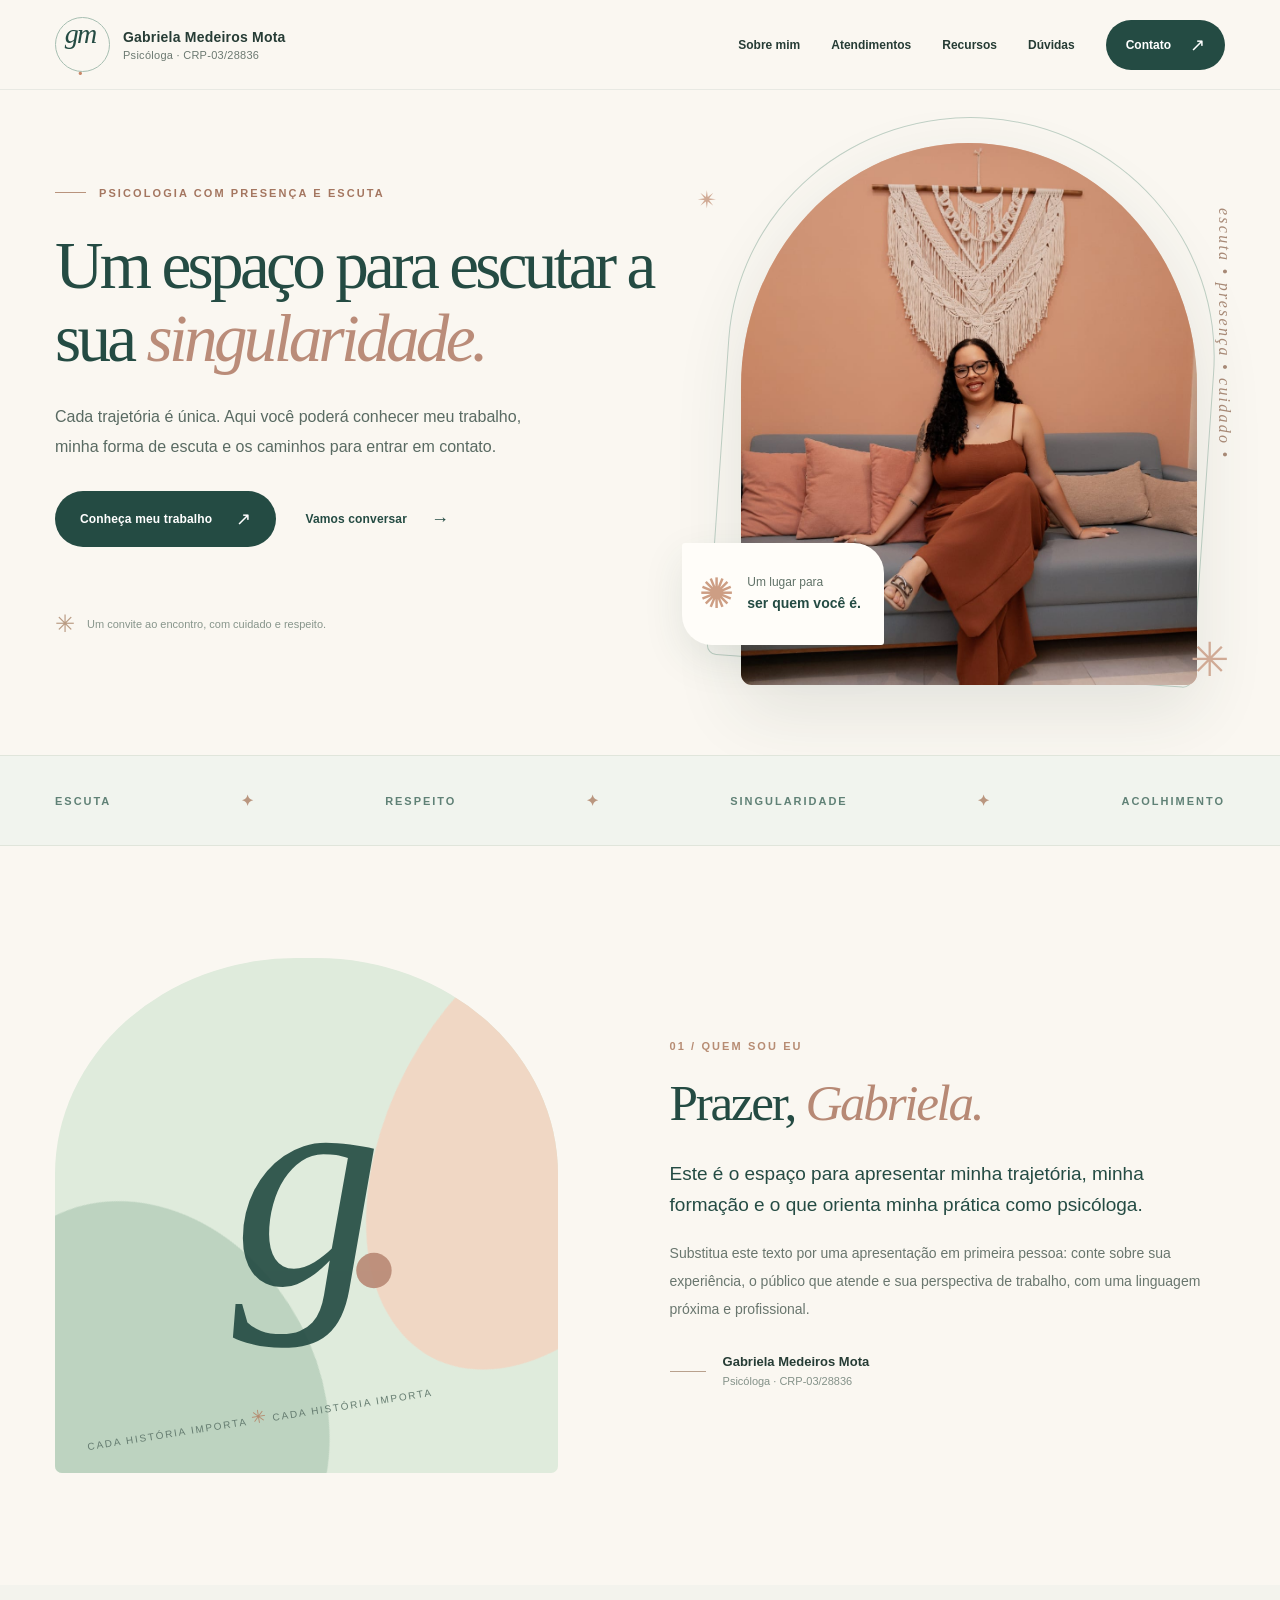
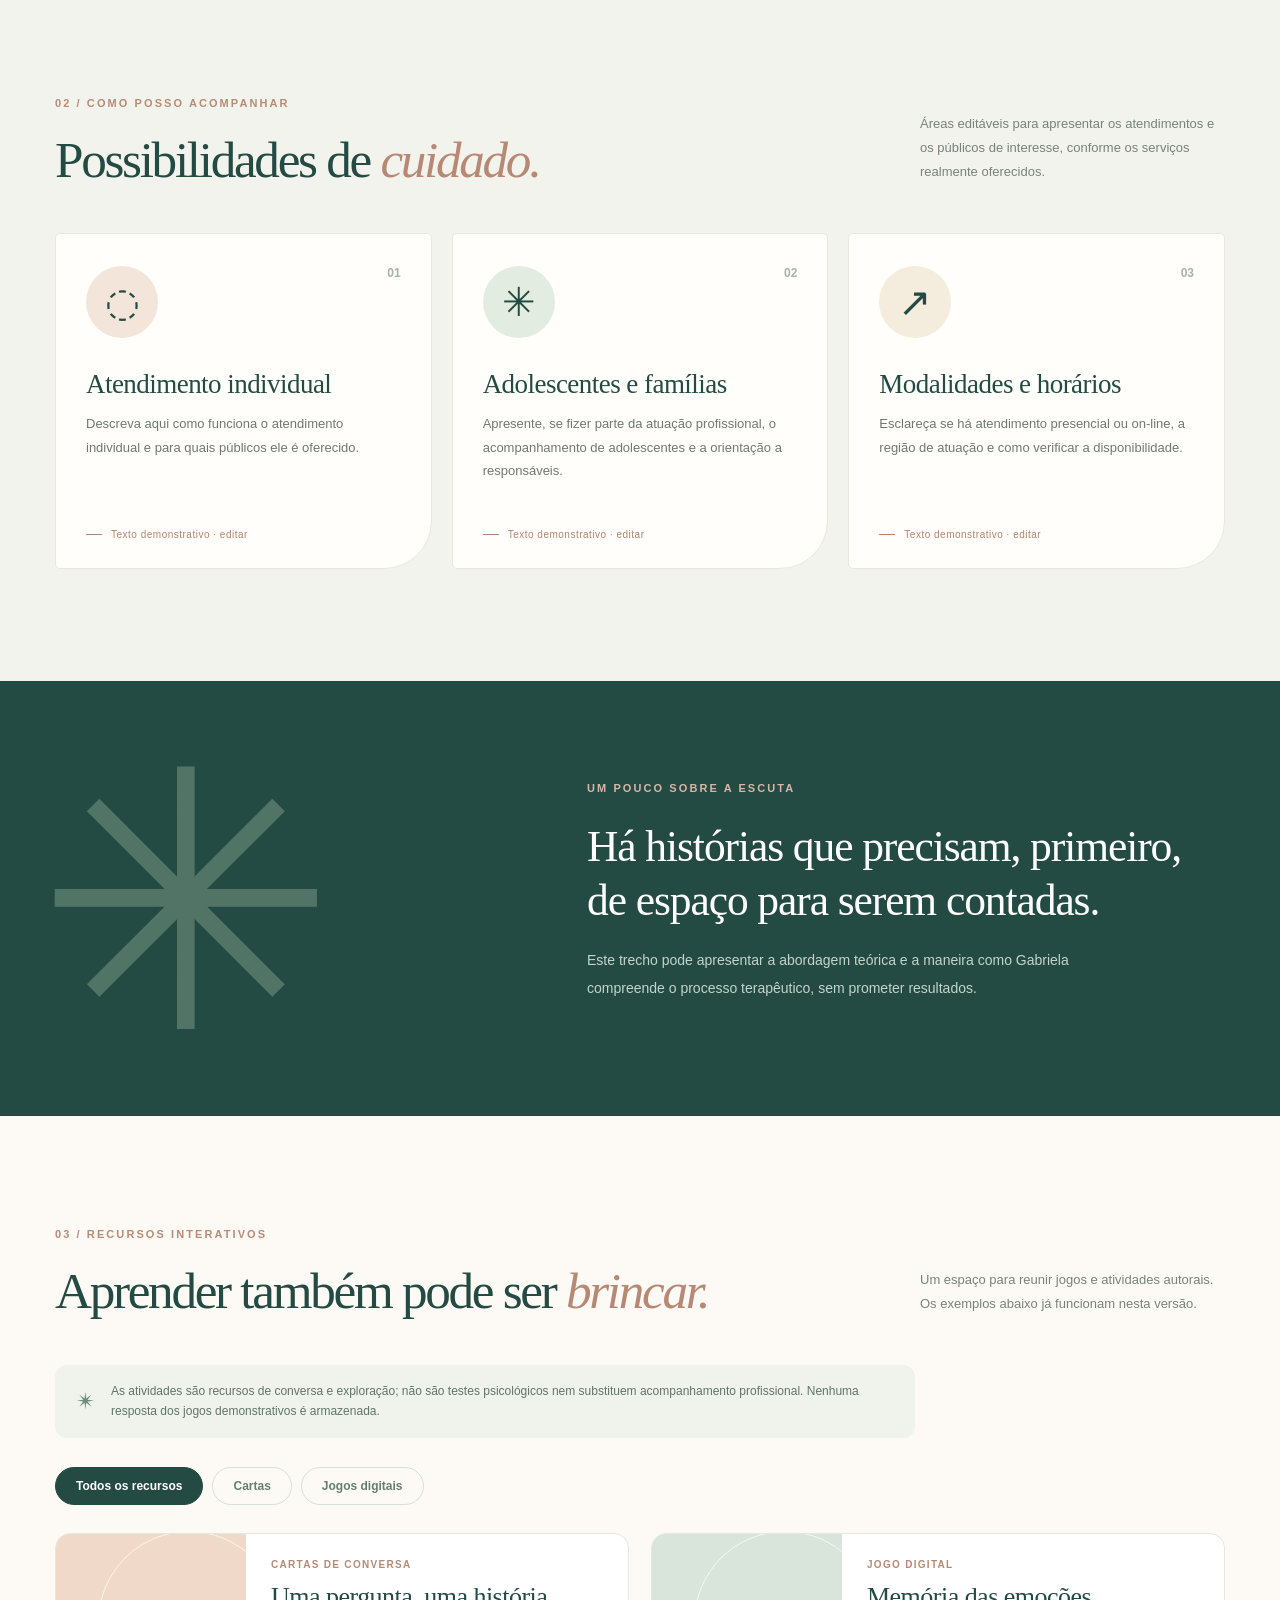
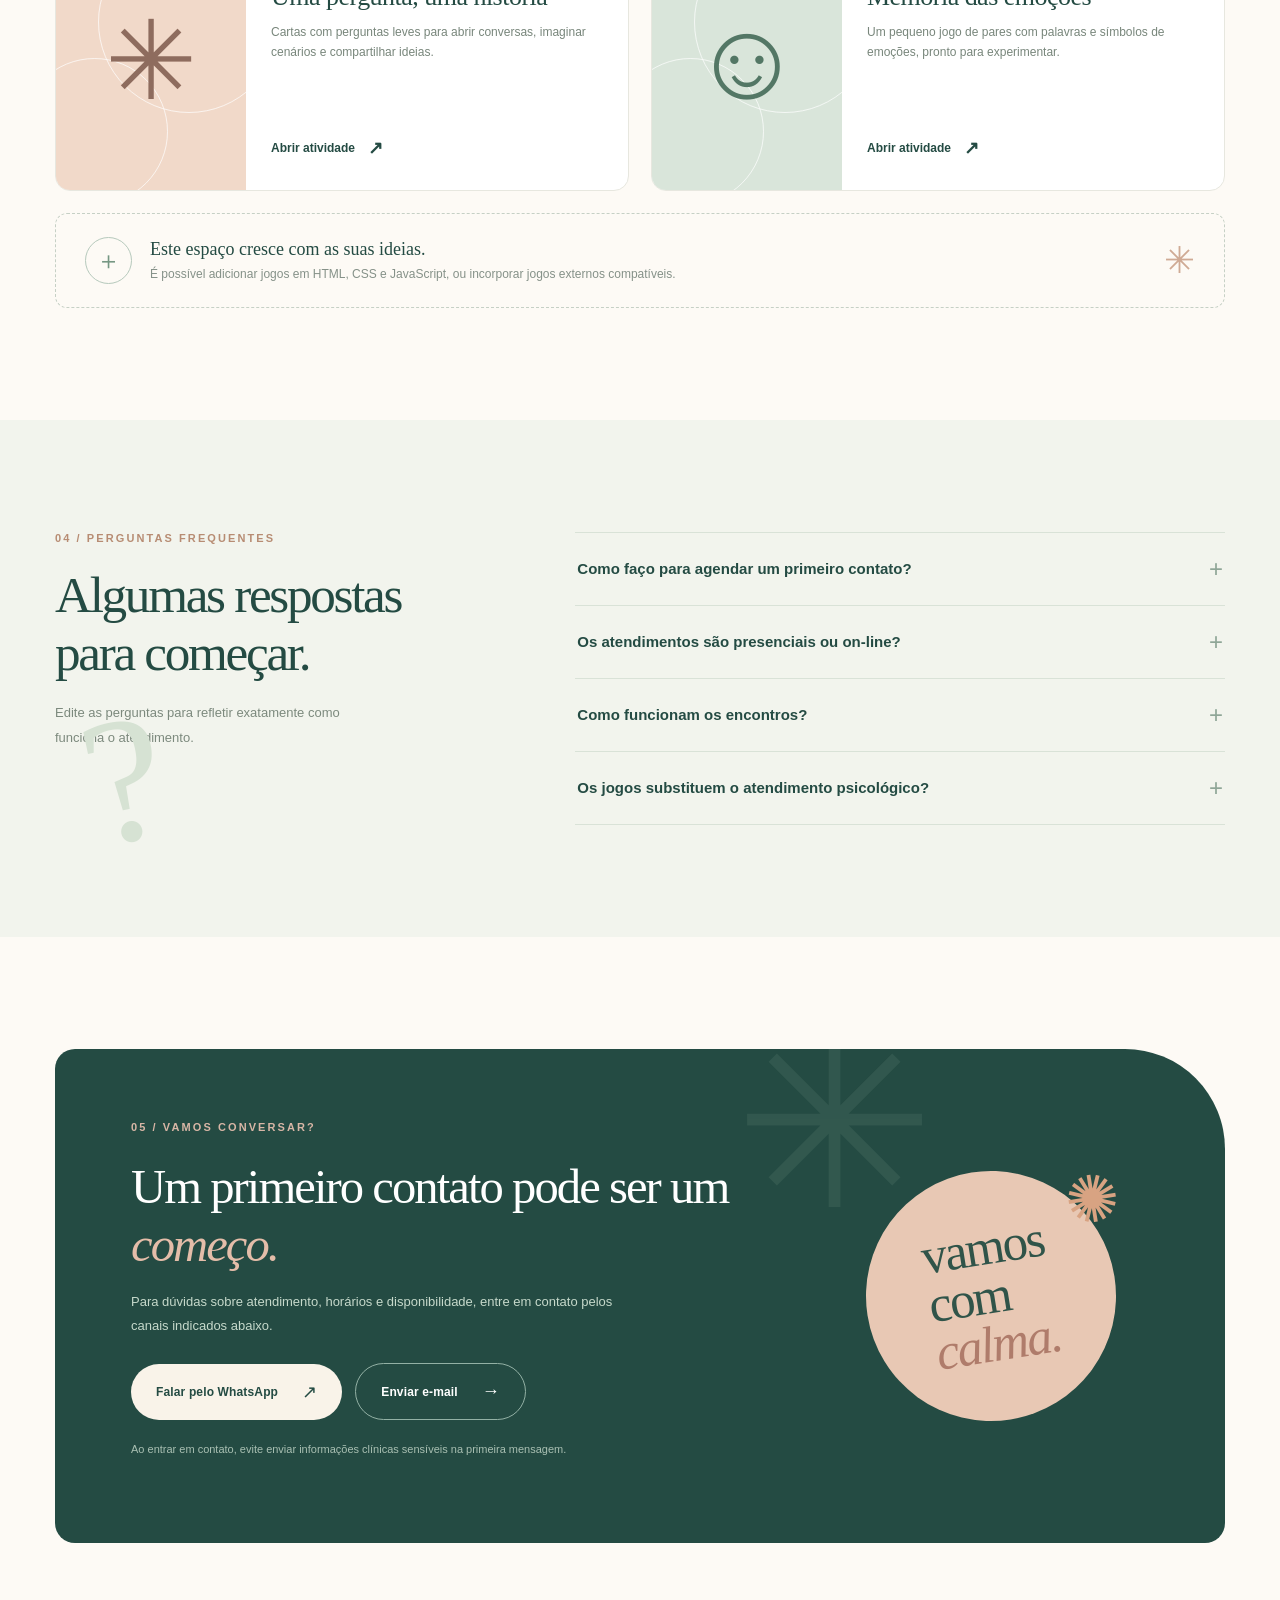
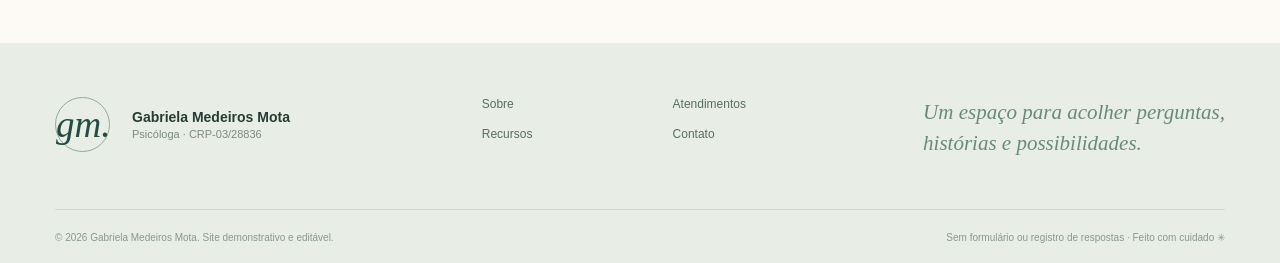
==== index.html @ 3de4ef23 "first commit" ====
<!DOCTYPE html>
<html lang="pt-BR">
<head>
  <meta charset="UTF-8">
  <meta name="viewport" content="width=device-width, initial-scale=1">
  <meta name="theme-color" content="#244b43">
  <meta name="description" content="Conheça o espaço profissional da psicóloga Gabriela Medeiros Mota. Informações sobre atendimento, trajetória e recursos interativos.">
  <title>Gabriela Medeiros Mota | Psicóloga</title>
  <link rel="icon" href="assets/favicon.svg" type="image/svg+xml">
  <link rel="stylesheet" href="assets/styles.css">

  <script src="js/config.js" defer></script>
  <script src="js/games.js" defer></script>
  <script src="js/main.js" defer></script>
</head>
<body>
  <a href="#conteudo" class="skip-link">Pular para o conteúdo</a>
  <div class="demo-banner" id="demo-banner">
    <span class="demo-dot" aria-hidden="true"></span>
    Site demonstrativo · Complete as informações e o CRP antes de publicar
  </div>
  <header class="site-header" id="inicio">
    <div class="container header-inner">
      <a class="brand" href="#inicio" aria-label="Página inicial — Gabriela Medeiros Mota">
        <span class="brand-mark" aria-hidden="true">gm<span class="brand-period">.</span></span>
        <span class="brand-label"><strong data-bind="nome">Gabriela Medeiros Mota</strong><small>Psicóloga <span data-bind="crp">· CRP a preencher</span></small></span>
      </a>
      <button class="menu-toggle" id="menu-toggle" type="button" aria-controls="primary-nav" aria-expanded="false" aria-label="Abrir menu">
        <span></span><span></span><span></span>
      </button>
      <nav class="primary-nav" id="primary-nav" aria-label="Navegação principal">
        <a href="#sobre">Sobre mim</a>
        <a href="#atendimentos">Atendimentos</a>
        <a href="#recursos">Recursos</a>
        <a href="#perguntas">Dúvidas</a>
        <a class="nav-contact" href="#contato">Contato <span aria-hidden="true">↗</span></a>
      </nav>
    </div>
  </header>
  <main id="conteudo">
    <section class="hero section-shell" aria-labelledby="hero-heading">
      <div class="container hero-layout">
        <div class="hero-copy">
          <div class="eyebrow"><span class="eyebrow-line"></span> Psicologia com presença e escuta</div>
          <h1 id="hero-heading" data-bind="heroTitle">Um espaço para escutar a sua <em>singularidade.</em></h1>
          <p class="hero-lead" data-bind="heroDescription">Cada trajetória é única. Aqui você poderá conhecer meu trabalho, minha forma de escuta e os caminhos para entrar em contato.</p>
          <div class="hero-buttons">
            <a class="button button-primary" href="#sobre">Conheça meu trabalho <span aria-hidden="true">↗</span></a>
            <a class="button button-quiet" href="#contato">Vamos conversar <span aria-hidden="true">→</span></a>
          </div>
          <div class="hero-caption"><span class="star-flower" aria-hidden="true">✳</span><span data-bind="heroNote">Um convite ao encontro, com cuidado e respeito.</span></div>
        </div>
        <div class="hero-art">
          <div class="hero-arch">
            <img id="profile-photo" data-profile-photo src="assets/foto-exemplo.svg" alt="Imagem ilustrativa de perfil. Substitua por uma fotografia autorizada de Gabriela." width="700" height="860">
          </div>
          <div class="orbit-text" aria-hidden="true">escuta • presença • cuidado •</div>
          <div class="photo-tag"><span class="tag-sun" aria-hidden="true">✺</span><span>Um lugar para<br><strong>ser quem você é.</strong></span></div>
          <div class="hero-sparkle sparkle-one" aria-hidden="true">✳</div>
          <div class="hero-sparkle sparkle-two" aria-hidden="true">✴</div>
        </div>
      </div>
    </section>

    <div class="values-strip" aria-label="Valores deste espaço">
      <div class="container values-row"><span>ESCUTA</span><i aria-hidden="true">✦</i><span>RESPEITO</span><i aria-hidden="true">✦</i><span>SINGULARIDADE</span><i aria-hidden="true">✦</i><span>ACOLHIMENTO</span></div>
    </div>

    <section class="section about-section" id="sobre" aria-labelledby="about-heading">
      <div class="container about-grid">
        <div class="about-visual" aria-hidden="true">
          <div class="about-shape about-shape-one"></div>
          <div class="about-shape about-shape-two"></div>
          <div class="about-letter">g<span>.</span></div>
          <div class="about-stamp">CADA HISTÓRIA IMPORTA <span>✳</span> CADA HISTÓRIA IMPORTA</div>
        </div>
        <div class="section-copy">
          <p class="section-kicker">01 / Quem sou eu</p>
          <h2 id="about-heading">Prazer, <span class="serif-italic">Gabriela.</span></h2>
          <p class="section-intro" data-bind="aboutLead">Este é o espaço para apresentar minha trajetória, minha formação e o que orienta minha prática como psicóloga.</p>
          <p class="body-copy" data-bind="aboutBody">Substitua este texto por uma apresentação em primeira pessoa: conte sobre sua experiência, o público que atende e sua perspectiva de trabalho, com uma linguagem próxima e profissional.</p>
          <div class="signature"><span class="signature-line"></span><span><span data-bind="nome">Gabriela Medeiros Mota</span><br><small>Psicóloga <span data-bind="crp">· CRP a preencher</span></small></span></div>
        </div>
      </div>
    </section>

    <section class="section services-section" id="atendimentos" aria-labelledby="services-heading">
      <div class="container">
        <div class="section-heading-row">
          <div><p class="section-kicker">02 / Como posso acompanhar</p><h2 id="services-heading">Possibilidades de <span class="serif-italic">cuidado.</span></h2></div>
          <p class="section-side-text">Áreas editáveis para apresentar os atendimentos e os públicos de interesse, conforme os serviços realmente oferecidos.</p>
        </div>
        <div class="service-grid" id="service-grid" aria-live="polite"></div>
        <p class="editable-hint" id="services-hint">✳ Os cartões são exemplos. Personalize os serviços antes de divulgar.</p>
      </div>
    </section>

    <section class="philosophy-section" aria-labelledby="philosophy-heading">
      <div class="container philosophy-layout">
        <div class="philosophy-bloom" aria-hidden="true"><span>✳</span></div>
        <div class="philosophy-copy"><p class="light-kicker">UM POUCO SOBRE A ESCUTA</p>
          <h2 id="philosophy-heading" data-bind="philosophyTitle">Há histórias que precisam, primeiro, de espaço para serem contadas.</h2>
          <p data-bind="philosophyBody">Este trecho pode apresentar a abordagem teórica e a maneira como Gabriela compreende o processo terapêutico, sem prometer resultados.</p>
        </div>
      </div>
    </section>

    <section class="section resources-section" id="recursos" aria-labelledby="resources-heading">
      <div class="container">
        <div class="section-heading-row">
          <div><p class="section-kicker">03 / Recursos interativos</p><h2 id="resources-heading">Aprender também pode ser <span class="serif-italic">brincar.</span></h2></div>
          <p class="section-side-text">Um espaço para reunir jogos e atividades autorais. Os exemplos abaixo já funcionam nesta versão.</p>
        </div>
        <div class="resource-intro"><div class="resource-intro-icon" aria-hidden="true">✴</div><p>As atividades são recursos de conversa e exploração; não são testes psicológicos nem substituem acompanhamento profissional. Nenhuma resposta dos jogos demonstrativos é armazenada.</p></div>
        <div class="filter-bar" role="group" aria-label="Filtrar recursos">
          <button class="filter-chip active" type="button" data-filter="todos" aria-pressed="true">Todos os recursos</button>
          <button class="filter-chip" type="button" data-filter="cartas" aria-pressed="false">Cartas</button>
          <button class="filter-chip" type="button" data-filter="jogo" aria-pressed="false">Jogos digitais</button>
        </div>
        <div class="game-grid" id="game-grid" aria-live="polite"></div>
        <div class="more-resources"><span class="more-icon" aria-hidden="true">＋</span><div><strong>Este espaço cresce com as suas ideias.</strong><p>É possível adicionar jogos em HTML, CSS e JavaScript, ou incorporar jogos externos compatíveis.</p></div><span class="more-trail" aria-hidden="true">✳</span></div>
      </div>
    </section>

    <section class="section faq-section" id="perguntas" aria-labelledby="faq-heading">
      <div class="container faq-grid"><div class="faq-intro"><p class="section-kicker">04 / Perguntas frequentes</p><h2 id="faq-heading">Algumas respostas para começar.</h2><p>Edite as perguntas para refletir exatamente como funciona o atendimento.</p><div class="faq-decoration" aria-hidden="true">?</div></div><div class="faq-list" id="faq-list"></div></div>
    </section>

    <section class="section contact-section" id="contato" aria-labelledby="contact-heading">
      <div class="container contact-panel">
        <div class="contact-decoration" aria-hidden="true">✳</div>
        <div class="contact-content"><p class="light-kicker">05 / Vamos conversar?</p><h2 id="contact-heading">Um primeiro contato pode ser um <em>começo.</em></h2><p data-bind="contactDescription">Para dúvidas sobre atendimento, horários e disponibilidade, entre em contato pelos canais indicados abaixo.</p><div class="contact-actions"><button type="button" class="button button-cream" data-contact="whatsapp">Falar pelo WhatsApp <span aria-hidden="true">↗</span></button><button type="button" class="button button-outline" data-contact="email">Enviar e-mail <span aria-hidden="true">→</span></button></div><p class="contact-small" id="contact-status">Os canais de contato estarão disponíveis após a configuração dos dados.</p></div>
        <div class="contact-visual" aria-hidden="true"><span>vamos<br>com<br><em>calma.</em></span><div class="contact-visual-sun">✺</div></div>
      </div>
    </section>
  </main>
  <footer class="site-footer"><div class="container footer-top"><div class="footer-brand"><a href="#inicio" class="footer-logo">gm.</a><strong data-bind="nome">Gabriela Medeiros Mota</strong><span>Psicóloga <span data-bind="crp">· CRP a preencher</span></span></div><div class="footer-links"><a href="#sobre">Sobre</a><a href="#atendimentos">Atendimentos</a><a href="#recursos">Recursos</a><a href="#contato">Contato</a></div><div class="footer-caption">Um espaço para acolher perguntas,<br>histórias e possibilidades.</div></div><div class="container footer-bottom"><span>© <span id="current-year"></span> Gabriela Medeiros Mota. Site demonstrativo e editável.</span><span>Sem formulário ou registro de respostas · Feito com cuidado <span aria-hidden="true">✳</span></span></div></footer>

  <dialog class="game-dialog" id="game-dialog" aria-labelledby="dialog-title">
    <div class="dialog-shell"><div class="dialog-head"><div><p class="dialog-eyebrow">RECURSO INTERATIVO</p><h2 id="dialog-title">Atividade</h2></div><button type="button" class="dialog-close" id="close-dialog" aria-label="Fechar atividade">×</button></div><div id="dialog-content" class="dialog-content"></div><p class="dialog-note">Atividade demonstrativa. Não registra respostas e não substitui acompanhamento profissional.</p></div>
  </dialog>
  <div id="toast" role="status" aria-live="polite" class="toast" hidden></div>
</body>
</html>
---- assets/styles.css ----
/* =========================================================
  GABRIELA MEDEIROS MOTA — identidade visual e layout
  Variáveis globais permitem alterar a paleta sem mexer
  em cada componente. Sem bibliotecas ou fontes externas.
========================================================= */
:root {
  --green: #244b43; --green-deep: #1b3b35; --green-pale: #dce5db;
  --cream: #faf7f1; --paper: #fffdf9; --peach: #e7bca6; --peach-light: #f1d9c9;
  --clay: #aa7869; --ink: #263c35; --muted: #6c7971; --line: #dfe3da;
  --radius: 22px; --container: 1170px;
  --font-sans: 'Avenir Next', Avenir, 'Segoe UI', sans-serif;
  --font-serif: 'Iowan Old Style', 'Baskerville', 'Palatino Linotype', Georgia, serif;
}
* {box-sizing:border-box}
html { scroll-behavior:smooth; scroll-padding-top:96px }
body { margin:0; font-family:var(--font-sans); background:var(--cream); color:var(--ink); -webkit-font-smoothing:antialiased }
body.modal-open { overflow:hidden }
button, input {font:inherit} button {cursor:pointer} a {color:inherit;text-decoration:none}
img {max-width:100%; display:block} h1,h2,h3,p {margin-top:0}
::selection {background:var(--peach);color:var(--green-deep)}
:focus-visible {outline:3px solid #c27a5d;outline-offset:4px}
.container {width:min(calc(100% - 72px), var(--container)); margin-inline:auto}
.section {padding:112px 0}
.skip-link {position:absolute;left:20px;top:-80px;z-index:300;padding:12px 20px;background:#fff;color:var(--ink);border-radius:8px}
.skip-link:focus {top:15px}
.demo-banner {background:#f2e9dc;text-align:center;font-size:11px;letter-spacing:.04em;padding:8px 12px;color:#725c47;border-bottom:1px solid #e7dac9}
.demo-banner[hidden] {display:none}
.demo-dot {display:inline-block;height:7px;width:7px;border-radius:50%;background:#bd8867;margin-right:7px}
.site-header {position:sticky;top:0;z-index:90;background:rgba(250,247,241,.96);backdrop-filter:blur(18px);border-bottom:1px solid rgba(36,75,67,.08)}
.header-inner {height:89px;display:flex;align-items:center;justify-content:space-between;gap:24px}
.brand {display:flex;gap:13px;align-items:center;flex-shrink:0}
.brand-mark {display:grid;place-items:center;border:1px solid #a6beb1;color:var(--green);border-radius:50%;width:55px;height:55px;font:italic 28px var(--font-serif);letter-spacing:-.07em;padding-right:5px}
.brand-period {color:#c98767}
.brand-label {display:flex;flex-direction:column;gap:4px}
.brand-label strong {font-size:14px;font-weight:650;letter-spacing:.015em}
.brand-label small {font-size:11px;color:var(--muted);letter-spacing:.025em}
.primary-nav {display:flex;align-items:center;gap:31px}
.primary-nav a {font-size:12px;font-weight:600;transition:color .18s}
.primary-nav a:hover {color:#b57e67}
.primary-nav .nav-contact {background:var(--green);color:#fff;padding:14px 20px;border-radius:999px;display:flex;gap:19px;align-items:center}
.nav-contact span {font-size:18px;font-weight:400}
.primary-nav .nav-contact:hover {background:var(--green-deep);color:#fff}
.menu-toggle {display:none;background:none;border:0;width:42px;height:42px;padding:9px;flex-direction:column;justify-content:space-evenly;z-index:91}
.menu-toggle span {height:2px;width:100%;background:var(--green);border-radius:5px}
/* HERO */
.hero {overflow:hidden}
.hero-layout {min-height:665px;display:grid;grid-template-columns:1.09fr .91fr;align-items:center;gap:54px;padding-top:35px;padding-bottom:65px}
.hero-copy {padding:35px 0 25px;position:relative;z-index:2}
.eyebrow,.section-kicker,.light-kicker {font-size:11px;letter-spacing:.19em;font-weight:700;text-transform:uppercase}
.eyebrow {display:flex;align-items:center;gap:13px;color:#a47660;margin-bottom:30px}
.eyebrow-line {width:31px;height:1px;background:#b8937d}
.hero h1 {font:normal clamp(52px,5.25vw,79px)/1.09 var(--font-serif);letter-spacing:-.055em;max-width:630px;margin-bottom:27px;color:var(--green)}
.hero h1 em {color:#ba8c79;font-weight:400}
.hero-lead {font-size:16px;line-height:1.85;color:#596a62;max-width:490px;margin-bottom:30px}
.hero-buttons,.contact-actions {display:flex;gap:13px;align-items:center;flex-wrap:wrap}
.button {border:0;display:inline-flex;align-items:center;justify-content:center;gap:24px;border-radius:999px;padding:17px 25px;font-size:12px;font-weight:750;letter-spacing:.012em;transition:transform .2s,background .2s,color .2s}
.button:hover {transform:translateY(-2px)}
.button span {font-size:18px;font-weight:400}
.button-primary {background:var(--green);color:#fff}
.button-primary:hover {background:var(--green-deep)}
.button-quiet {color:var(--green);padding-inline:16px}
.button-quiet:hover {color:#bd846b}
.hero-caption {font-size:11px;color:#87958b;display:flex;align-items:center;gap:12px;margin-top:63px}
.star-flower {font-size:24px;color:#b99b83}
.hero-art {height:560px;position:relative;isolation:isolate}
.hero-arch {position:absolute;inset:15px 28px 3px 24px;border-radius:50% 50% 11px 11px / 45% 45% 11px 11px;overflow:hidden;background:#e5c3b0;box-shadow:0 25px 70px rgba(37,64,51,.11)}
.hero-arch img {width:100%;height:100%;object-fit:cover;object-position:center 25%}
.hero-art:after {content:'';position:absolute;inset:-11px 13px 16px 8px;border:1px solid #c1d1c6;border-radius:50% 50% 10px 10px / 43% 43% 10px 10px;z-index:-1;transform:rotate(4deg)}
.orbit-text {position:absolute;right:-8px;top:80px;font:italic 16px var(--font-serif);writing-mode:vertical-rl;letter-spacing:.14em;color:#a78976}
.photo-tag {position:absolute;left:-35px;bottom:43px;padding:17px 23px 17px 17px;background:var(--paper);box-shadow:0 15px 40px rgba(36,75,67,.1);display:flex;align-items:center;gap:13px;border-radius:3px 30px 3px 30px;color:#617268;font-size:12px;line-height:1.6}
.photo-tag strong {color:var(--green);font-size:14px}
.tag-sun {font-size:42px;color:#cd9e84}
.hero-sparkle {position:absolute;color:#d0aa95;z-index:1}.sparkle-one {right:-4px;bottom:1px;font-size:47px}.sparkle-two {left:-20px;top:58px;font-size:24px}
/* VALUES */
.values-strip {border-block:1px solid #e0e5db;background:#f1f4ee;overflow:hidden}
.values-row {min-height:89px;display:flex;align-items:center;justify-content:space-between;gap:25px;font-weight:700;letter-spacing:.18em;font-size:11px;color:#608176}
.values-row i {font-size:15px;color:#ba967f;font-style:normal}
/* ABOUT */
.about-grid {display:grid;grid-template-columns:.95fr 1.05fr;align-items:center;gap:112px}
.about-visual {height:515px;border-radius:48% 48% 7px 7px / 42% 42% 7px 7px;overflow:hidden;background:#dfebdc;position:relative}
.about-shape {position:absolute;border-radius:50%;filter:blur(.2px)}
.about-shape-one {width:340px;height:420px;left:-75px;bottom:-140px;background:#bdd3c0;transform:rotate(-28deg)}
.about-shape-two {width:315px;height:490px;right:-146px;top:-62px;background:#f0d7c4;transform:rotate(28deg)}
.about-letter {font:italic 300px/.9 var(--font-serif);position:absolute;inset:90px 0 auto;text-align:center;letter-spacing:-.13em;color:var(--green);opacity:.91}
.about-letter span {color:#b98975}
.about-stamp {position:absolute;font-size:10px;letter-spacing:.18em;transform:rotate(-9deg);bottom:45px;left:30px;color:#657c70}
.about-stamp span {font-size:18px;color:#b58b6f}
.section-kicker {color:#b78c73;margin-bottom:22px}
.section-copy h2,.section-heading-row h2,.faq-intro h2 {font:normal clamp(41px,4vw,57px)/1.14 var(--font-serif);letter-spacing:-.045em;color:var(--green);margin-bottom:25px}
.serif-italic {font-style:italic;color:#b78975;font-weight:400}
.section-intro {color:var(--green);font-size:19px;line-height:1.65;margin-bottom:18px}
.body-copy {font-size:14px;color:#69766e;line-height:2;margin-bottom:29px}
.signature {display:flex;align-items:center;gap:17px;font-size:13px;font-weight:700;line-height:1.5}
.signature-line {width:36px;height:1px;background:#b8a18d}
.signature small {font-size:11px;font-weight:400;color:#839188}
/* SERVICES */
.services-section {background:#f3f3ed}
.section-heading-row {display:flex;justify-content:space-between;align-items:end;gap:40px;margin-bottom:44px}
.section-heading-row h2 {margin:0;max-width:680px}
.section-side-text {font-size:13px;line-height:1.85;color:#76847a;max-width:305px;margin:0 0 5px}
.service-grid {display:grid;grid-template-columns:repeat(3,1fr);gap:20px}
.service-card {min-height:336px;border:1px solid #e7e9df;background:#fffefa;border-radius:5px 5px 48px 5px;padding:32px 30px 28px;display:flex;flex-direction:column;transition:transform .22s,box-shadow .22s}
.service-card:hover {transform:translateY(-5px);box-shadow:0 16px 35px rgba(50,71,53,.07)}
.service-top {display:flex;justify-content:space-between;align-items:flex-start}
.service-symbol {display:grid;place-items:center;width:72px;height:72px;background:#f4e5da;border-radius:50%;font:40px var(--font-serif);color:var(--green)}
.service-card:nth-child(2) .service-symbol {background:#e2ece1}.service-card:nth-child(3) .service-symbol {background:#f4eddd}
.service-number {color:#a8b3a9;font-size:12px;font-weight:700}
.service-card h3 {font:normal 27px/1.15 var(--font-serif);letter-spacing:-.02em;color:var(--green);margin:31px 0 12px}
.service-card p {font-size:13px;color:#6e7a70;line-height:1.8;flex:1}
.service-detail {font-size:10px;letter-spacing:.05em;color:#b18470;display:flex;align-items:center;gap:9px}
.service-detail:before {content:'';width:16px;height:1px;background:#b18470}
.editable-hint {font-size:11px;color:#89928b;margin:23px 0 0}
/* PHILOSOPHY */
.philosophy-section {background:var(--green);color:#fff;overflow:hidden}
.philosophy-layout {min-height:435px;display:grid;grid-template-columns:.42fr .58fr;gap:70px;align-items:center;position:relative}
.philosophy-bloom {font-family:var(--font-serif);font-size:360px;line-height:1;color:#acc3ac;opacity:.34;transform:translate(-20px,9px);user-select:none}
.philosophy-copy {padding:75px 0}
.light-kicker {color:#d8b6a6;margin-bottom:25px}
.philosophy-copy h2 {font:normal clamp(34px,3.4vw,48px)/1.25 var(--font-serif);letter-spacing:-.025em;margin-bottom:20px}
.philosophy-copy p:not(.light-kicker) {font-size:14px;line-height:1.95;max-width:545px;color:#c3d4ca}
/* RESOURCES */
.resources-section {background:#fdfaf5}
.resource-intro {max-width:860px;display:flex;align-items:center;gap:16px;background:#eff3eb;border-radius:12px;padding:16px 21px;margin:0 0 29px}
.resource-intro-icon {font-size:23px;color:#708e79}
.resource-intro p {margin:0;font-size:12px;color:#617568;line-height:1.7}
.filter-bar {display:flex;gap:9px;flex-wrap:wrap;margin-bottom:28px}
.filter-chip {border:1px solid #d7e1d5;background:transparent;border-radius:99px;color:#667e70;padding:11px 20px;font-size:12px;font-weight:700}
.filter-chip.active,.filter-chip:hover {background:var(--green);color:#fff;border-color:var(--green)}
.game-grid {display:grid;grid-template-columns:repeat(2,minmax(0,1fr));gap:22px}
.game-card {border:1px solid #e7e7df;background:#fff;border-radius:15px;overflow:hidden;display:grid;grid-template-columns:190px 1fr;min-height:258px;transition:box-shadow .2s,transform .2s}
.game-card:hover {box-shadow:0 15px 40px rgba(36,75,67,.09);transform:translateY(-3px)}
.game-illustration {display:grid;place-items:center;position:relative;overflow:hidden;background:#f1d9c9}
.game-card[data-tema=verde] .game-illustration {background:#d9e5da}
.game-illustration:before,.game-illustration:after {content:'';position:absolute;border:1px solid rgba(255,255,255,.7);width:180px;height:180px;border-radius:50%;transform:translate(38px,-40px)}
.game-illustration:after {width:145px;height:145px;transform:translate(-57px,70px)}
.game-glyph {font:normal 110px var(--font-serif);color:#8e6c5e;position:relative;z-index:1}
.game-card[data-tema=verde] .game-glyph {color:#537765}
.game-card-content {padding:25px 25px 22px;display:flex;flex-direction:column;align-items:flex-start}
.game-label {font-size:10px;font-weight:800;letter-spacing:.13em;color:#b58a76;margin-bottom:12px}
.game-card h3 {font:normal 26px/1.16 var(--font-serif);letter-spacing:-.02em;color:var(--green);margin-bottom:10px}
.game-card p {font-size:12px;line-height:1.7;color:#78867b;flex:1}
.game-action {background:none;border:0;padding:9px 0;color:var(--green);font-size:12px;font-weight:800;display:flex;align-items:center;gap:13px}
.game-action:hover {color:#b18470}
.game-action span {font-size:18px}
.more-resources {margin-top:22px;border:1px dashed #c6d0c5;padding:23px 29px;display:flex;align-items:center;gap:18px;border-radius:12px}
.more-icon {width:47px;height:47px;border-radius:50%;border:1px solid #b6c9bc;display:grid;place-items:center;font-size:25px;color:#769783}
.more-resources strong {font:normal 18px var(--font-serif);color:var(--green)}
.more-resources p {font-size:12px;color:#859188;margin:7px 0 0}
.more-trail {margin-left:auto;font-size:37px;color:#cfaa94}
/* FAQ */
.faq-section {background:#f2f4ed}
.faq-grid {display:grid;grid-template-columns:.78fr 1.22fr;gap:105px}
.faq-intro {position:relative}.faq-intro h2 {margin-bottom:19px}
.faq-intro p:not(.section-kicker) {font-size:13px;line-height:1.9;color:#7c897d;max-width:285px}
.faq-decoration {font:normal 180px/1 var(--font-serif);color:#d6e2d3;position:absolute;bottom:-45px;left:30px;transform:rotate(-12deg);z-index:0;pointer-events:none}
.faq-list {position:relative;z-index:1}
.faq-item {border-bottom:1px solid #d9e2d7;padding:7px 0}
.faq-item:first-child {border-top:1px solid #d9e2d7}
.faq-item summary {list-style:none;cursor:pointer;padding:20px 2px;display:flex;justify-content:space-between;gap:20px;font-size:15px;font-weight:680;color:var(--green)}
.faq-item summary::-webkit-details-marker {display:none}
.faq-item summary:after {content:'+';font-size:24px;font-weight:300;line-height:18px;color:#8fa697}
.faq-item[open] summary:after {content:'−'}
.faq-item p {font-size:13px;line-height:1.85;color:#718177;margin:0 36px 20px 2px}
/* CONTACT */
.contact-section {padding-bottom:100px;background:#fdfaf5}
.contact-panel {background:var(--green);border-radius:20px 100px 20px 20px;min-height:424px;display:grid;grid-template-columns:1.36fr .64fr;gap:30px;position:relative;overflow:hidden;padding:72px 76px;color:#fff}
.contact-decoration {position:absolute;right:290px;top:-65px;color:#4c7064;font-size:240px;opacity:.35;pointer-events:none}
.contact-content {position:relative;z-index:1}
.contact-content h2 {font:normal clamp(38px,3.8vw,55px)/1.2 var(--font-serif);max-width:670px;letter-spacing:-.04em;margin-bottom:16px}
.contact-content h2 em {color:#e4bda9;font-weight:400}
.contact-content p:not(.light-kicker) {font-size:13px;line-height:1.8;color:#c6d9cb;max-width:490px}
.contact-actions {margin-top:26px}
.button-cream {background:#f9f3e9;color:var(--green)}
.button-cream:hover {background:#fff}
.button-outline {background:transparent;border:1px solid #93b1a5;color:#fff}
.button-outline:hover {background:#356157}
.contact-small {font-size:11px!important;opacity:.82;margin-top:20px}
.contact-visual {align-self:center;justify-self:center;width:250px;height:250px;background:#e8c8b4;border-radius:50%;color:#305449;position:relative;display:grid;place-items:center;transform:rotate(-9deg)}
.contact-visual span {font:normal 51px/.95 var(--font-serif);letter-spacing:-.04em}
.contact-visual em {color:#af7c6b}
.contact-visual-sun {position:absolute;right:-17px;top:8px;font-size:65px;color:#d8a382}
/* FOOTER */
.site-footer {background:#e8eee5;padding:54px 0 20px}
.footer-top {display:grid;grid-template-columns:1.1fr 1fr 1fr;gap:40px;align-items:start;padding-bottom:49px}
.footer-brand {display:grid;grid-template-columns:64px auto;column-gap:13px;align-items:center}
.footer-logo {grid-row:span 2;font:italic 37px var(--font-serif);color:var(--green);width:55px;height:55px;border:1px solid #90aa9a;border-radius:50%;display:grid;place-items:center}
.footer-brand strong {font-size:14px;align-self:end}
.footer-brand span {font-size:11px;color:#7b8a7d;align-self:start;margin-top:3px}
.footer-links {display:grid;grid-template-columns:1fr 1fr;gap:16px 30px;font-size:12px;color:#566e61}
.footer-links a:hover {text-decoration:underline}
.footer-caption {font:italic 21px/1.5 var(--font-serif);color:#6b8a75;justify-self:end}
.footer-bottom {border-top:1px solid #cfdbce;padding-top:22px;display:flex;justify-content:space-between;gap:24px;color:#879a8b;font-size:10px}
/* DIALOG */
.game-dialog {position:fixed;inset:0;margin:auto;max-width:min(740px,calc(100vw - 28px));width:100%;max-height:min(90dvh,820px);padding:0;border:0;border-radius:19px;background:#fffdf9;color:var(--green);box-shadow:0 25px 100px #10282065;overflow:auto}
.game-dialog::backdrop {background:rgba(14,37,32,.7);backdrop-filter:blur(4px)}
.dialog-shell {padding:28px 32px 22px}
.dialog-head {display:flex;align-items:start;justify-content:space-between;gap:15px;border-bottom:1px solid #e6ece3;padding-bottom:17px}
.dialog-eyebrow {font-size:10px;letter-spacing:.15em;color:#ae8775;font-weight:700;margin-bottom:7px}
.dialog-head h2 {font:normal 31px var(--font-serif);margin:0}
.dialog-close {width:41px;height:41px;border:1px solid #d6e1d6;background:#f4f7f0;color:var(--green);border-radius:50%;font-size:27px;line-height:1}
.dialog-content {padding:28px 0 10px;min-height:260px}
.dialog-note {padding-top:17px;border-top:1px solid #e5e9e2;color:#929d94;font-size:11px;margin:10px 0 0;line-height:1.6}
.card-game {background:#edf1e9;border-radius:16px;padding:32px;text-align:center}
.card-game-category {font-size:10px;letter-spacing:.2em;color:#8c9e8a;font-weight:800;text-transform:uppercase}
.card-game-question {font:normal 32px/1.36 var(--font-serif);min-height:130px;display:grid;place-items:center;max-width:490px;margin:12px auto 22px;color:var(--green)}
.card-game-counter {font-size:11px;color:#84968b;margin-bottom:18px}
.card-game-buttons {display:flex;justify-content:center;gap:10px;flex-wrap:wrap}
.card-game-buttons button {background:var(--green);color:#fff;border:0;border-radius:30px;padding:13px 19px;font-size:12px;font-weight:700}
.card-game-buttons button.secondary {background:transparent;color:var(--green);border:1px solid #b9cabc}
.game-iframe {width:100%;height:440px;border:1px solid #e4e8e1;border-radius:13px;background:#f9f6f0}
.toast {position:fixed;bottom:25px;right:25px;z-index:110;background:#244b43;color:#fff;padding:15px 21px;border-radius:12px;box-shadow:0 15px 40px #112b2338;font-size:13px;max-width:min(360px,calc(100vw - 30px))}
.toast[hidden] {display:none}
/* RESPONSIVIDADE */
@media(max-width:1100px){.primary-nav{gap:17px}.hero-layout{gap:35px}.about-grid{gap:65px}.game-card{grid-template-columns:145px 1fr}.contact-panel{padding:65px 50px}}
@media(max-width:850px){.container{width:min(calc(100% - 42px),var(--container))}.section{padding:84px 0}.menu-toggle{display:flex}.primary-nav{display:none;position:absolute;top:100%;left:0;right:0;background:var(--cream);padding:20px 24px 28px;box-shadow:0 16px 25px #102b2115;flex-direction:column;align-items:stretch;gap:0}.primary-nav.is-open{display:flex}.primary-nav a{padding:16px 10px;font-size:14px}.primary-nav .nav-contact{justify-content:space-between;margin-top:10px}.hero-layout{grid-template-columns:1fr .84fr;gap:15px;min-height:540px}.hero h1{font-size:clamp(43px,6vw,61px)}.hero-art{height:455px}.hero-arch{inset:27px 15px 8px 10px}.photo-tag{left:-19px;bottom:35px;padding:13px;font-size:10px}.hero-caption{margin-top:32px}.about-grid{gap:35px}.about-visual{height:390px}.about-letter{font-size:230px}.service-grid{gap:12px}.service-card{padding:25px 20px;min-height:345px}.service-card h3{font-size:24px}.game-grid{grid-template-columns:1fr}.game-card{grid-template-columns:220px 1fr}.faq-grid{gap:45px}.contact-panel{grid-template-columns:1fr .36fr;padding:55px 40px}.contact-visual{width:160px;height:160px}.contact-visual span{font-size:36px}.contact-visual-sun{font-size:38px}}
@media(max-width:620px){html{scroll-padding-top:72px}.container{width:calc(100% - 36px)}.header-inner{height:74px}.brand-mark{width:44px;height:44px;font-size:24px}.brand-label strong{font-size:12px}.brand-label small{font-size:10px}.section{padding:72px 0}.hero-layout{display:flex;flex-direction:column;align-items:stretch;padding-top:31px;padding-bottom:54px}.hero-copy{padding:20px 0 0}.hero h1{font-size:clamp(48px,12.1vw,68px);max-width:540px}.hero-lead{font-size:14px;line-height:1.8}.hero-buttons{gap:4px}.button{padding:15px 20px}.hero-caption{margin-top:25px}.hero-art{width:min(100%,460px);height:420px;align-self:center;margin-top:15px}.hero-arch{inset:10px 30px 0 25px}.photo-tag{left:0;bottom:23px}.orbit-text{right:4px;top:66px}.values-row{min-height:66px;gap:14px;justify-content:center;flex-wrap:wrap;padding:12px 0;font-size:9px;letter-spacing:.1em}.values-row i{font-size:9px}.about-grid{grid-template-columns:1fr;gap:37px}.about-visual{height:350px;max-width:400px;width:100%;margin:auto}.about-letter{font-size:220px;inset:65px 0 auto}.section-copy h2,.section-heading-row h2,.faq-intro h2{font-size:43px}.section-intro{font-size:17px}.section-heading-row{flex-direction:column;align-items:start;gap:15px;margin-bottom:26px}.section-side-text{max-width:100%}.service-grid{grid-template-columns:1fr}.service-card{min-height:0;padding:28px}.service-card h3{margin-top:22px}.service-card p{margin-bottom:20px}.philosophy-layout{grid-template-columns:1fr;gap:0;min-height:0}.philosophy-bloom{display:none}.philosophy-copy{padding:75px 0}.philosophy-copy h2{font-size:39px}.resource-intro{align-items:start}.filter-chip{padding:10px 15px}.game-grid{grid-template-columns:1fr}.game-card{grid-template-columns:120px 1fr;min-height:215px}.game-glyph{font-size:75px}.game-card-content{padding:22px 17px}.game-card h3{font-size:24px}.game-card p{font-size:11px}.more-resources{padding:17px;align-items:flex-start}.more-trail{display:none}.faq-grid{grid-template-columns:1fr;gap:35px}.faq-decoration{display:none}.faq-intro h2{max-width:430px}.contact-panel{display:block;border-radius:18px 65px 18px 18px;padding:44px 27px;min-height:0}.contact-content h2{font-size:42px}.contact-visual{display:none}.contact-decoration{right:-80px;font-size:180px}.footer-top{grid-template-columns:1fr;gap:30px}.footer-caption{justify-self:start}.footer-bottom{flex-direction:column;gap:8px}.dialog-shell{padding:23px 18px}.dialog-head h2{font-size:27px}.card-game{padding:24px 16px}.card-game-question{font-size:26px;min-height:165px}.game-iframe{height:440px}.toast{right:15px;bottom:15px}}
@media(prefers-reduced-motion:reduce){*,*:before,*:after{scroll-behavior:auto!important;transition:none!important;animation:none!important}}
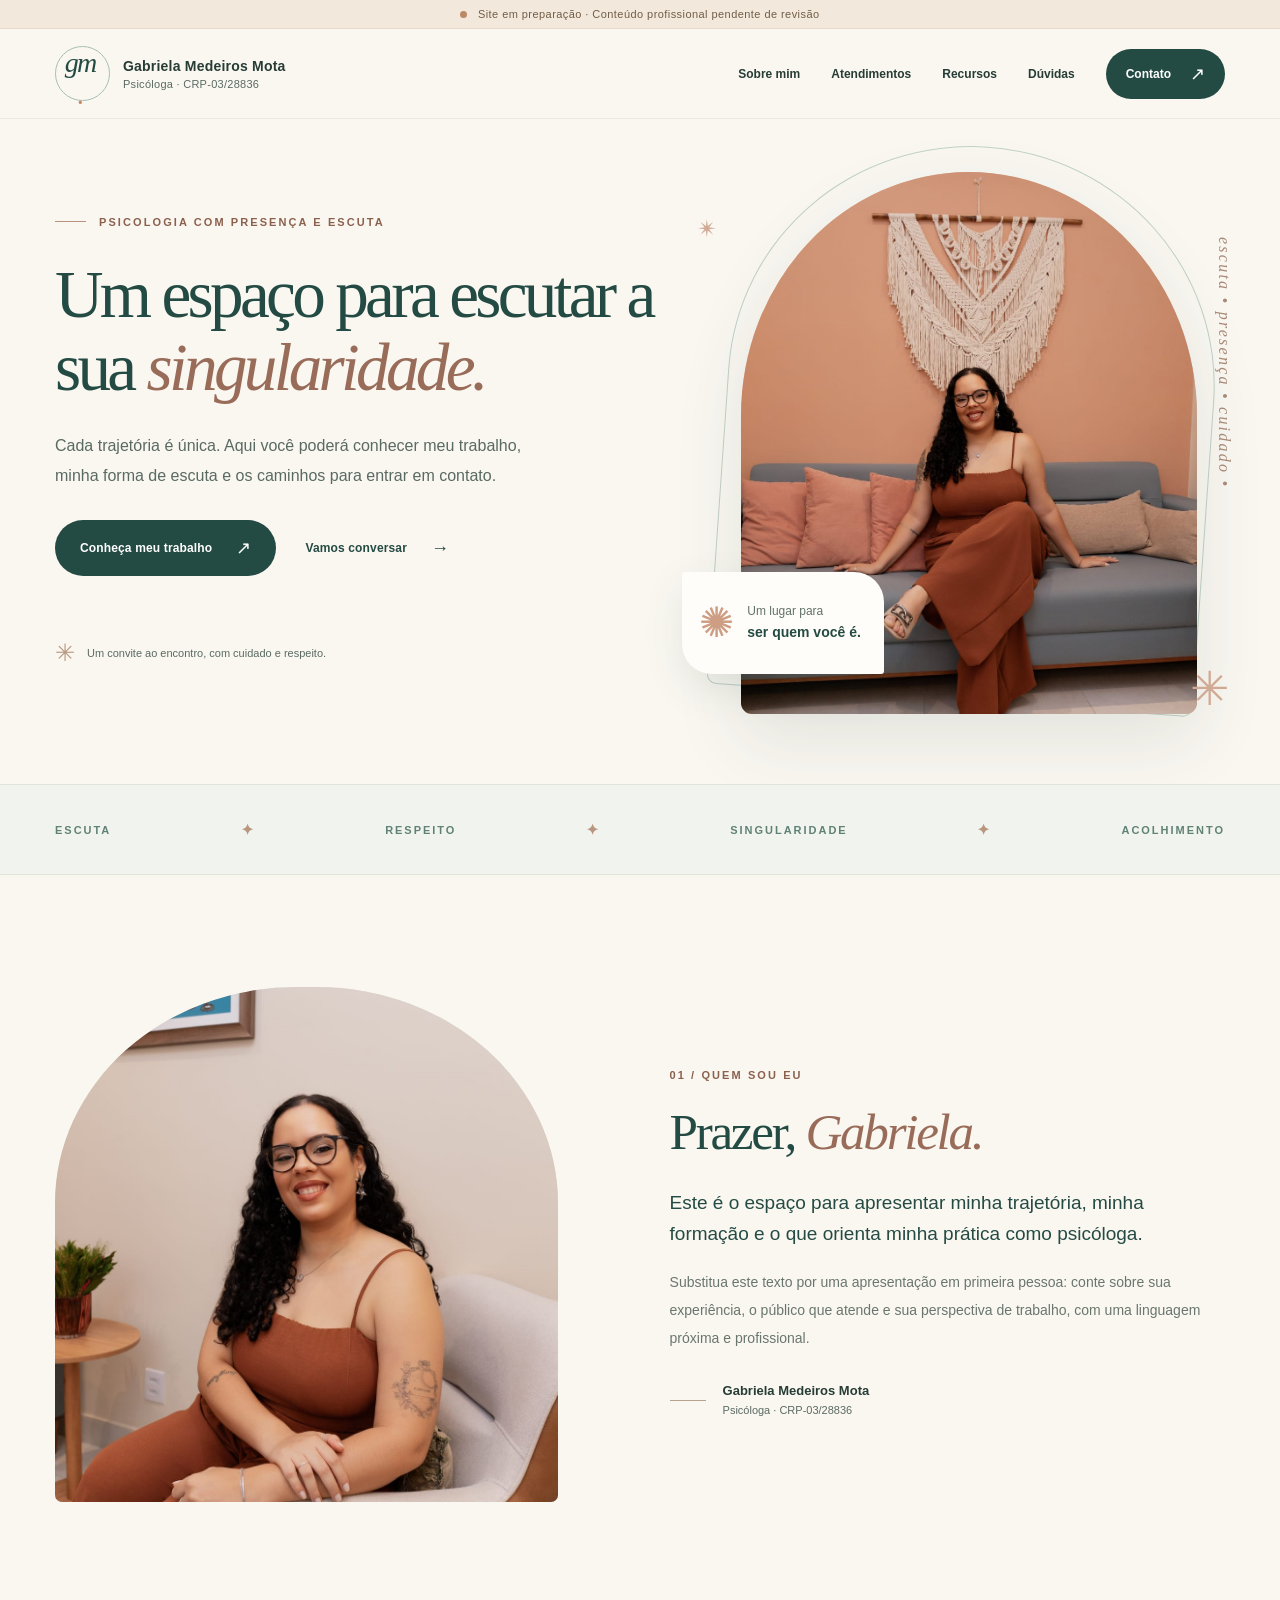
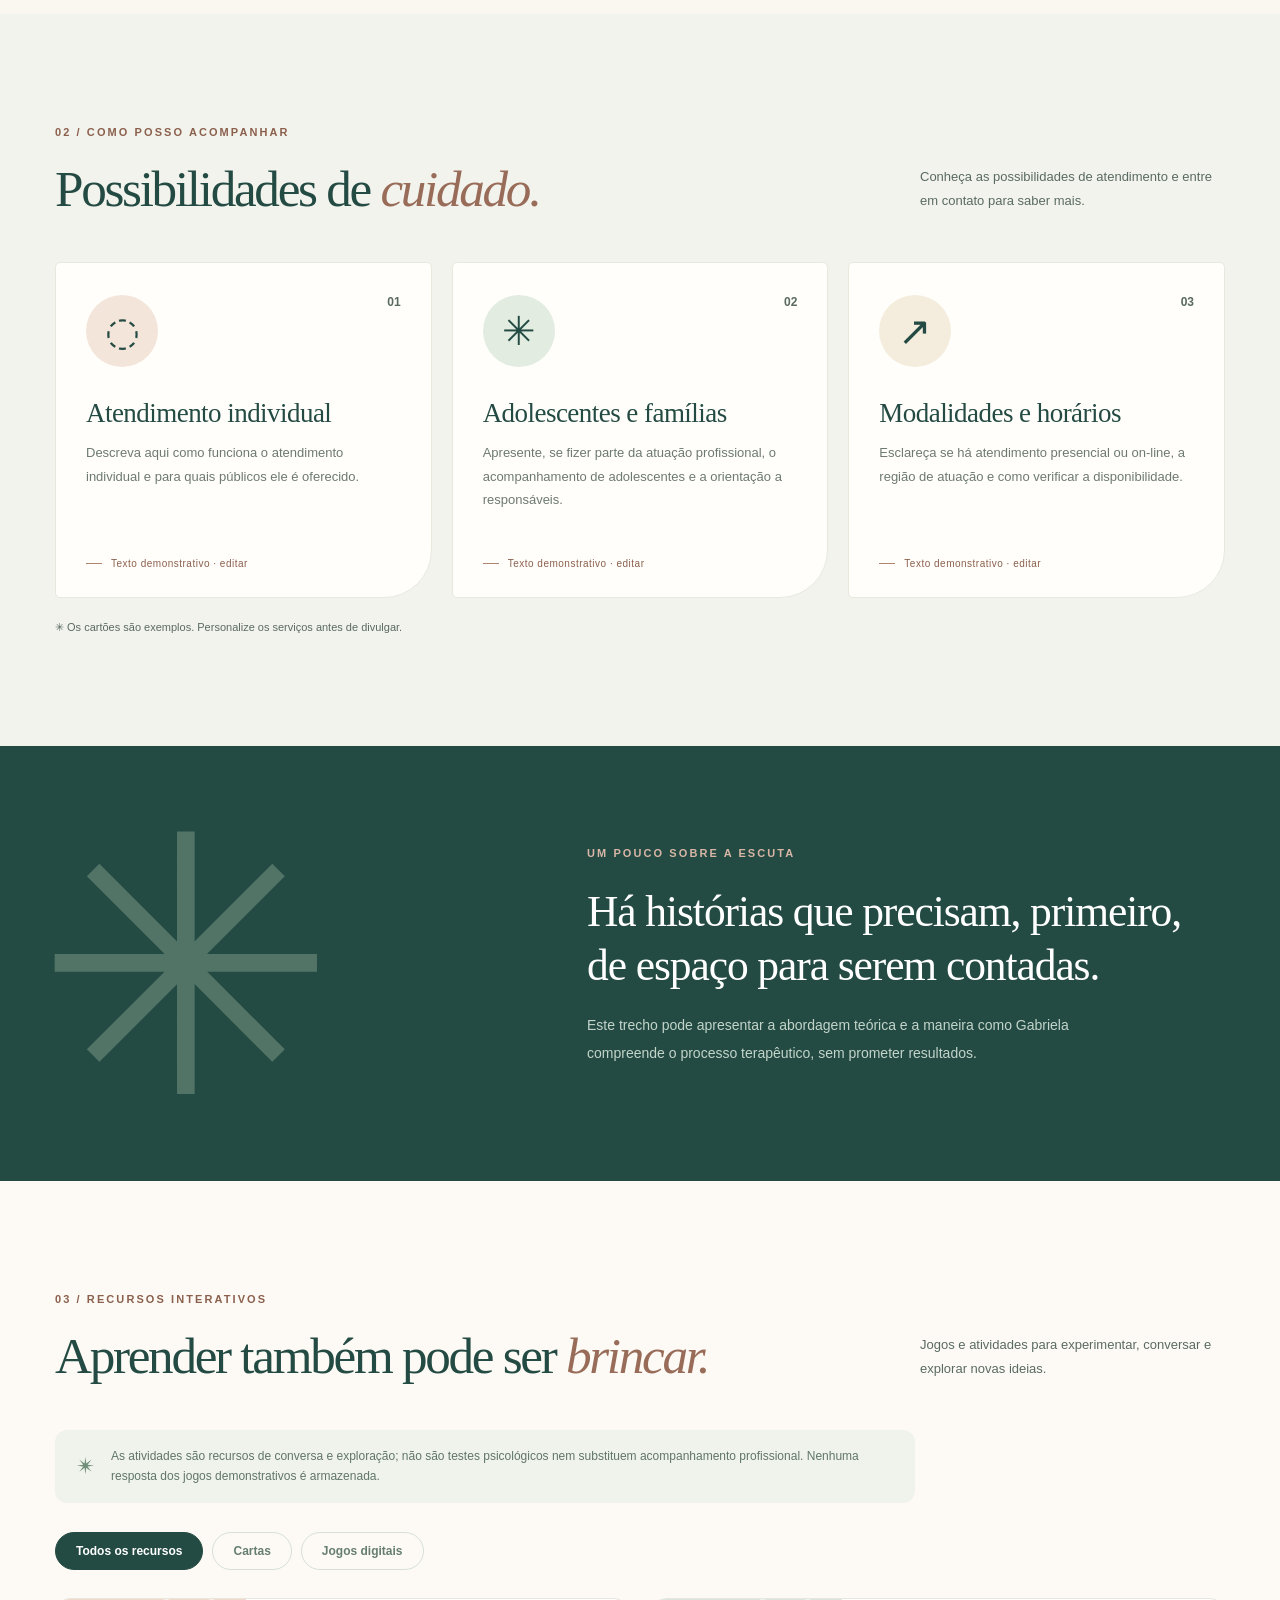
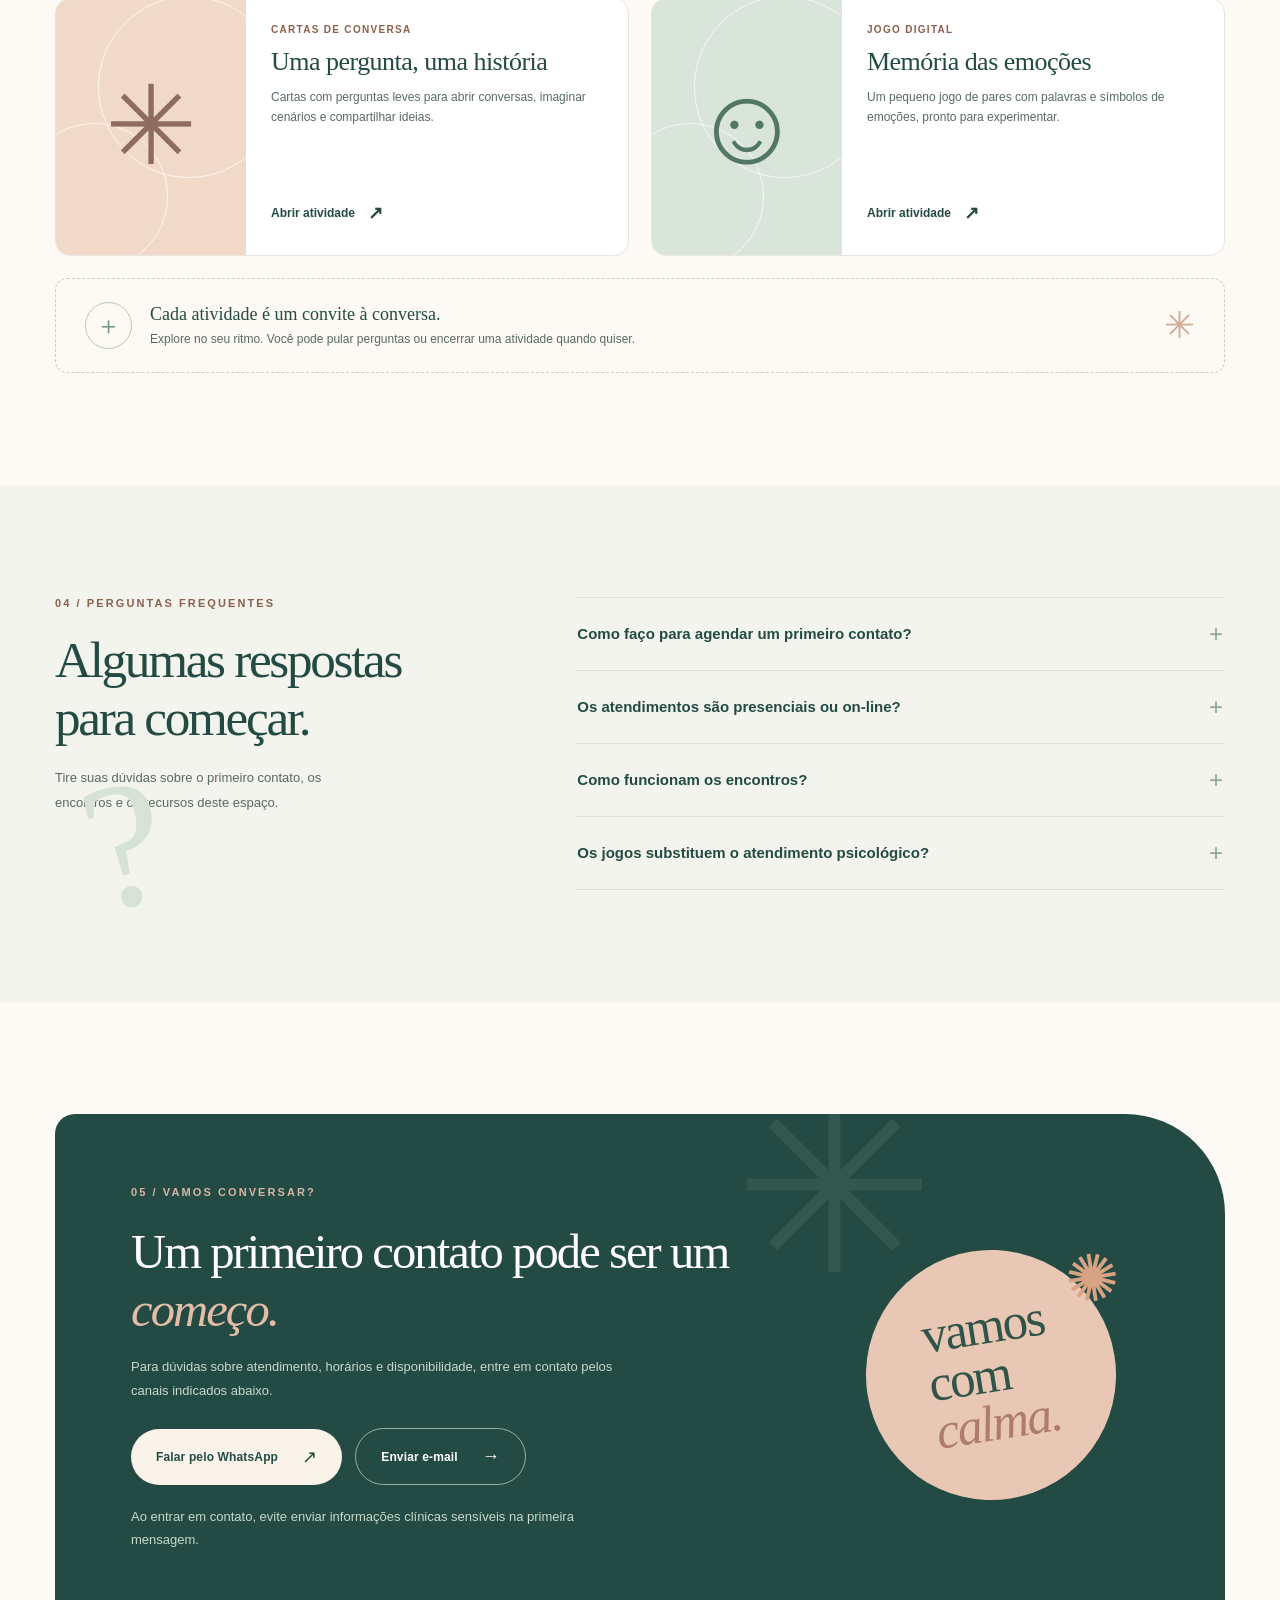
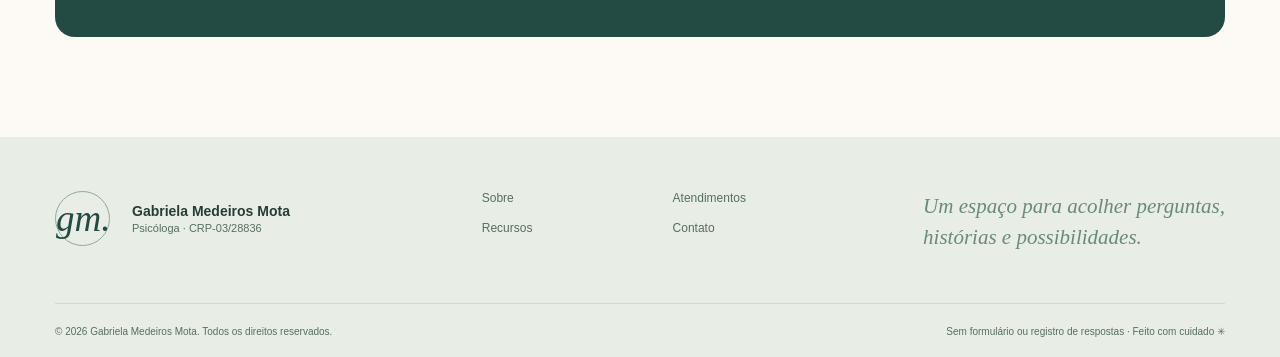
==== commit 18cccfa0: "Padroniza site e atualiza foto da seção Sobre mim" ====
--- a/index.html
+++ b/index.html
@@ -1,144 +1,336 @@
-<!DOCTYPE html>
+<!doctype html>
 <html lang="pt-BR">
-<head>
-  <meta charset="UTF-8">
-  <meta name="viewport" content="width=device-width, initial-scale=1">
-  <meta name="theme-color" content="#244b43">
-  <meta name="description" content="Conheça o espaço profissional da psicóloga Gabriela Medeiros Mota. Informações sobre atendimento, trajetória e recursos interativos.">
-  <title>Gabriela Medeiros Mota | Psicóloga</title>
-  <link rel="icon" href="assets/favicon.svg" type="image/svg+xml">
-  <link rel="stylesheet" href="assets/styles.css">
-
-  <script src="js/config.js" defer></script>
-  <script src="js/games.js" defer></script>
-  <script src="js/main.js" defer></script>
-</head>
-<body>
-  <a href="#conteudo" class="skip-link">Pular para o conteúdo</a>
-  <div class="demo-banner" id="demo-banner">
-    <span class="demo-dot" aria-hidden="true"></span>
-    Site demonstrativo · Complete as informações e o CRP antes de publicar
-  </div>
-  <header class="site-header" id="inicio">
-    <div class="container header-inner">
-      <a class="brand" href="#inicio" aria-label="Página inicial — Gabriela Medeiros Mota">
-        <span class="brand-mark" aria-hidden="true">gm<span class="brand-period">.</span></span>
-        <span class="brand-label"><strong data-bind="nome">Gabriela Medeiros Mota</strong><small>Psicóloga <span data-bind="crp">· CRP a preencher</span></small></span>
-      </a>
-      <button class="menu-toggle" id="menu-toggle" type="button" aria-controls="primary-nav" aria-expanded="false" aria-label="Abrir menu">
-        <span></span><span></span><span></span>
-      </button>
-      <nav class="primary-nav" id="primary-nav" aria-label="Navegação principal">
-        <a href="#sobre">Sobre mim</a>
-        <a href="#atendimentos">Atendimentos</a>
-        <a href="#recursos">Recursos</a>
-        <a href="#perguntas">Dúvidas</a>
-        <a class="nav-contact" href="#contato">Contato <span aria-hidden="true">↗</span></a>
-      </nav>
+  <head>
+    <meta charset="UTF-8" />
+    <meta name="viewport" content="width=device-width, initial-scale=1" />
+    <meta name="theme-color" content="#244b43" />
+    <meta
+      name="description"
+      content="Conheça o espaço profissional da psicóloga Gabriela Medeiros Mota. Informações sobre atendimento, trajetória e recursos interativos."
+    />
+    <title>Gabriela Medeiros Mota | Psicóloga</title>
+    <link rel="icon" href="assets/favicon.svg" type="image/svg+xml" />
+    <link rel="stylesheet" href="assets/styles.css" />
+
+    <script src="js/config.js" defer></script>
+    <script src="js/games.js" defer></script>
+    <script src="js/main.js" defer></script>
+  </head>
+  <body>
+    <a href="#conteudo" class="skip-link">Pular para o conteúdo</a>
+    <div class="demo-banner" id="demo-banner">
+      <span class="demo-dot" aria-hidden="true"></span>
+      Site em preparação · Conteúdo profissional pendente de revisão
     </div>
-  </header>
-  <main id="conteudo">
-    <section class="hero section-shell" aria-labelledby="hero-heading">
-      <div class="container hero-layout">
-        <div class="hero-copy">
-          <div class="eyebrow"><span class="eyebrow-line"></span> Psicologia com presença e escuta</div>
-          <h1 id="hero-heading" data-bind="heroTitle">Um espaço para escutar a sua <em>singularidade.</em></h1>
-          <p class="hero-lead" data-bind="heroDescription">Cada trajetória é única. Aqui você poderá conhecer meu trabalho, minha forma de escuta e os caminhos para entrar em contato.</p>
-          <div class="hero-buttons">
-            <a class="button button-primary" href="#sobre">Conheça meu trabalho <span aria-hidden="true">↗</span></a>
-            <a class="button button-quiet" href="#contato">Vamos conversar <span aria-hidden="true">→</span></a>
-          </div>
-          <div class="hero-caption"><span class="star-flower" aria-hidden="true">✳</span><span data-bind="heroNote">Um convite ao encontro, com cuidado e respeito.</span></div>
-        </div>
-        <div class="hero-art">
-          <div class="hero-arch">
-            <img id="profile-photo" data-profile-photo src="assets/foto-exemplo.svg" alt="Imagem ilustrativa de perfil. Substitua por uma fotografia autorizada de Gabriela." width="700" height="860">
-          </div>
-          <div class="orbit-text" aria-hidden="true">escuta • presença • cuidado •</div>
-          <div class="photo-tag"><span class="tag-sun" aria-hidden="true">✺</span><span>Um lugar para<br><strong>ser quem você é.</strong></span></div>
-          <div class="hero-sparkle sparkle-one" aria-hidden="true">✳</div>
-          <div class="hero-sparkle sparkle-two" aria-hidden="true">✴</div>
-        </div>
-      </div>
-    </section>
-
-    <div class="values-strip" aria-label="Valores deste espaço">
-      <div class="container values-row"><span>ESCUTA</span><i aria-hidden="true">✦</i><span>RESPEITO</span><i aria-hidden="true">✦</i><span>SINGULARIDADE</span><i aria-hidden="true">✦</i><span>ACOLHIMENTO</span></div>
-    </div>
-
-    <section class="section about-section" id="sobre" aria-labelledby="about-heading">
-      <div class="container about-grid">
-        <div class="about-visual" aria-hidden="true">
-          <div class="about-shape about-shape-one"></div>
-          <div class="about-shape about-shape-two"></div>
-          <div class="about-letter">g<span>.</span></div>
-          <div class="about-stamp">CADA HISTÓRIA IMPORTA <span>✳</span> CADA HISTÓRIA IMPORTA</div>
-        </div>
-        <div class="section-copy">
-          <p class="section-kicker">01 / Quem sou eu</p>
-          <h2 id="about-heading">Prazer, <span class="serif-italic">Gabriela.</span></h2>
-          <p class="section-intro" data-bind="aboutLead">Este é o espaço para apresentar minha trajetória, minha formação e o que orienta minha prática como psicóloga.</p>
-          <p class="body-copy" data-bind="aboutBody">Substitua este texto por uma apresentação em primeira pessoa: conte sobre sua experiência, o público que atende e sua perspectiva de trabalho, com uma linguagem próxima e profissional.</p>
-          <div class="signature"><span class="signature-line"></span><span><span data-bind="nome">Gabriela Medeiros Mota</span><br><small>Psicóloga <span data-bind="crp">· CRP a preencher</span></small></span></div>
-        </div>
-      </div>
-    </section>
-
-    <section class="section services-section" id="atendimentos" aria-labelledby="services-heading">
-      <div class="container">
-        <div class="section-heading-row">
-          <div><p class="section-kicker">02 / Como posso acompanhar</p><h2 id="services-heading">Possibilidades de <span class="serif-italic">cuidado.</span></h2></div>
-          <p class="section-side-text">Áreas editáveis para apresentar os atendimentos e os públicos de interesse, conforme os serviços realmente oferecidos.</p>
-        </div>
-        <div class="service-grid" id="service-grid" aria-live="polite"></div>
-        <p class="editable-hint" id="services-hint">✳ Os cartões são exemplos. Personalize os serviços antes de divulgar.</p>
-      </div>
-    </section>
-
-    <section class="philosophy-section" aria-labelledby="philosophy-heading">
-      <div class="container philosophy-layout">
-        <div class="philosophy-bloom" aria-hidden="true"><span>✳</span></div>
-        <div class="philosophy-copy"><p class="light-kicker">UM POUCO SOBRE A ESCUTA</p>
-          <h2 id="philosophy-heading" data-bind="philosophyTitle">Há histórias que precisam, primeiro, de espaço para serem contadas.</h2>
-          <p data-bind="philosophyBody">Este trecho pode apresentar a abordagem teórica e a maneira como Gabriela compreende o processo terapêutico, sem prometer resultados.</p>
-        </div>
-      </div>
-    </section>
-
-    <section class="section resources-section" id="recursos" aria-labelledby="resources-heading">
-      <div class="container">
-        <div class="section-heading-row">
-          <div><p class="section-kicker">03 / Recursos interativos</p><h2 id="resources-heading">Aprender também pode ser <span class="serif-italic">brincar.</span></h2></div>
-          <p class="section-side-text">Um espaço para reunir jogos e atividades autorais. Os exemplos abaixo já funcionam nesta versão.</p>
-        </div>
-        <div class="resource-intro"><div class="resource-intro-icon" aria-hidden="true">✴</div><p>As atividades são recursos de conversa e exploração; não são testes psicológicos nem substituem acompanhamento profissional. Nenhuma resposta dos jogos demonstrativos é armazenada.</p></div>
-        <div class="filter-bar" role="group" aria-label="Filtrar recursos">
-          <button class="filter-chip active" type="button" data-filter="todos" aria-pressed="true">Todos os recursos</button>
-          <button class="filter-chip" type="button" data-filter="cartas" aria-pressed="false">Cartas</button>
-          <button class="filter-chip" type="button" data-filter="jogo" aria-pressed="false">Jogos digitais</button>
-        </div>
-        <div class="game-grid" id="game-grid" aria-live="polite"></div>
-        <div class="more-resources"><span class="more-icon" aria-hidden="true">＋</span><div><strong>Este espaço cresce com as suas ideias.</strong><p>É possível adicionar jogos em HTML, CSS e JavaScript, ou incorporar jogos externos compatíveis.</p></div><span class="more-trail" aria-hidden="true">✳</span></div>
-      </div>
-    </section>
-
-    <section class="section faq-section" id="perguntas" aria-labelledby="faq-heading">
-      <div class="container faq-grid"><div class="faq-intro"><p class="section-kicker">04 / Perguntas frequentes</p><h2 id="faq-heading">Algumas respostas para começar.</h2><p>Edite as perguntas para refletir exatamente como funciona o atendimento.</p><div class="faq-decoration" aria-hidden="true">?</div></div><div class="faq-list" id="faq-list"></div></div>
-    </section>
-
-    <section class="section contact-section" id="contato" aria-labelledby="contact-heading">
-      <div class="container contact-panel">
-        <div class="contact-decoration" aria-hidden="true">✳</div>
-        <div class="contact-content"><p class="light-kicker">05 / Vamos conversar?</p><h2 id="contact-heading">Um primeiro contato pode ser um <em>começo.</em></h2><p data-bind="contactDescription">Para dúvidas sobre atendimento, horários e disponibilidade, entre em contato pelos canais indicados abaixo.</p><div class="contact-actions"><button type="button" class="button button-cream" data-contact="whatsapp">Falar pelo WhatsApp <span aria-hidden="true">↗</span></button><button type="button" class="button button-outline" data-contact="email">Enviar e-mail <span aria-hidden="true">→</span></button></div><p class="contact-small" id="contact-status">Os canais de contato estarão disponíveis após a configuração dos dados.</p></div>
-        <div class="contact-visual" aria-hidden="true"><span>vamos<br>com<br><em>calma.</em></span><div class="contact-visual-sun">✺</div></div>
-      </div>
-    </section>
-  </main>
-  <footer class="site-footer"><div class="container footer-top"><div class="footer-brand"><a href="#inicio" class="footer-logo">gm.</a><strong data-bind="nome">Gabriela Medeiros Mota</strong><span>Psicóloga <span data-bind="crp">· CRP a preencher</span></span></div><div class="footer-links"><a href="#sobre">Sobre</a><a href="#atendimentos">Atendimentos</a><a href="#recursos">Recursos</a><a href="#contato">Contato</a></div><div class="footer-caption">Um espaço para acolher perguntas,<br>histórias e possibilidades.</div></div><div class="container footer-bottom"><span>© <span id="current-year"></span> Gabriela Medeiros Mota. Site demonstrativo e editável.</span><span>Sem formulário ou registro de respostas · Feito com cuidado <span aria-hidden="true">✳</span></span></div></footer>
-
-  <dialog class="game-dialog" id="game-dialog" aria-labelledby="dialog-title">
-    <div class="dialog-shell"><div class="dialog-head"><div><p class="dialog-eyebrow">RECURSO INTERATIVO</p><h2 id="dialog-title">Atividade</h2></div><button type="button" class="dialog-close" id="close-dialog" aria-label="Fechar atividade">×</button></div><div id="dialog-content" class="dialog-content"></div><p class="dialog-note">Atividade demonstrativa. Não registra respostas e não substitui acompanhamento profissional.</p></div>
-  </dialog>
-  <div id="toast" role="status" aria-live="polite" class="toast" hidden></div>
-</body>
+    <header class="site-header" id="inicio">
+      <div class="container header-inner">
+        <a class="brand" href="#inicio" aria-label="Página inicial — Gabriela Medeiros Mota">
+          <span class="brand-mark" aria-hidden="true">gm<span class="brand-period">.</span></span>
+          <span class="brand-label"
+            ><strong data-bind="nome">Gabriela Medeiros Mota</strong
+            ><small>Psicóloga <span data-bind="crp">· CRP a preencher</span></small></span
+          >
+        </a>
+        <button
+          class="menu-toggle"
+          id="menu-toggle"
+          type="button"
+          aria-controls="primary-nav"
+          aria-expanded="false"
+          aria-label="Abrir menu"
+        >
+          <span></span><span></span><span></span>
+        </button>
+        <nav class="primary-nav" id="primary-nav" aria-label="Navegação principal">
+          <a href="#sobre">Sobre mim</a>
+          <a href="#atendimentos">Atendimentos</a>
+          <a href="#recursos">Recursos</a>
+          <a href="#perguntas">Dúvidas</a>
+          <a class="nav-contact" href="#contato">Contato <span aria-hidden="true">↗</span></a>
+        </nav>
+      </div>
+    </header>
+    <main id="conteudo" tabindex="-1">
+      <noscript
+        ><p class="container no-script-notice">
+          Ative o JavaScript para visualizar os atendimentos, os contatos e as atividades
+          interativas.
+        </p></noscript
+      >
+      <section class="hero section-shell" aria-labelledby="hero-heading">
+        <div class="container hero-layout">
+          <div class="hero-copy">
+            <div class="eyebrow">
+              <span class="eyebrow-line"></span> Psicologia com presença e escuta
+            </div>
+            <h1 id="hero-heading" data-bind="heroTitle">
+              Um espaço para escutar a sua <em>singularidade.</em>
+            </h1>
+            <p class="hero-lead" data-bind="heroDescription">
+              Cada trajetória é única. Aqui você poderá conhecer meu trabalho, minha forma de escuta
+              e os caminhos para entrar em contato.
+            </p>
+            <div class="hero-buttons">
+              <a class="button button-primary" href="#sobre"
+                >Conheça meu trabalho <span aria-hidden="true">↗</span></a
+              >
+              <a class="button button-quiet" href="#contato"
+                >Vamos conversar <span aria-hidden="true">→</span></a
+              >
+            </div>
+            <div class="hero-caption">
+              <span class="star-flower" aria-hidden="true">✳</span
+              ><span data-bind="heroNote">Um convite ao encontro, com cuidado e respeito.</span>
+            </div>
+          </div>
+          <div class="hero-art">
+            <div class="hero-arch">
+              <img
+                id="profile-photo"
+                data-profile-photo
+                src="assets/FotoProfissional.jpeg"
+                alt="Retrato de Gabriela Medeiros Mota."
+                fetchpriority="high"
+                width="700"
+                height="860"
+              />
+            </div>
+            <div class="orbit-text" aria-hidden="true">escuta • presença • cuidado •</div>
+            <div class="photo-tag">
+              <span class="tag-sun" aria-hidden="true">✺</span
+              ><span>Um lugar para<br /><strong>ser quem você é.</strong></span>
+            </div>
+            <div class="hero-sparkle sparkle-one" aria-hidden="true">✳</div>
+            <div class="hero-sparkle sparkle-two" aria-hidden="true">✴</div>
+          </div>
+        </div>
+      </section>
+
+      <div class="values-strip" aria-label="Valores deste espaço">
+        <div class="container values-row">
+          <span>ESCUTA</span><i aria-hidden="true">✦</i><span>RESPEITO</span
+          ><i aria-hidden="true">✦</i><span>SINGULARIDADE</span><i aria-hidden="true">✦</i
+          ><span>ACOLHIMENTO</span>
+        </div>
+      </div>
+
+      <section class="section about-section" id="sobre" aria-labelledby="about-heading">
+        <div class="container about-grid">
+          <div class="about-visual">
+            <img
+              class="about-photo"
+              src="assets/FotoProfissional2.jpeg"
+              alt="Gabriela Medeiros Mota sentada em uma poltrona."
+              width="1040"
+              height="1560"
+              loading="lazy"
+              decoding="async"
+            />
+          </div>
+          <div class="section-copy">
+            <p class="section-kicker">01 / Quem sou eu</p>
+            <h2 id="about-heading">Prazer, <span class="serif-italic">Gabriela.</span></h2>
+            <p class="section-intro" data-bind="aboutLead">
+              Conheça minha trajetória e o que orienta meu trabalho como psicóloga.
+            </p>
+            <p class="body-copy" data-bind="aboutBody">
+              Um espaço de escuta, cuidado e respeito à singularidade de cada história.
+            </p>
+            <div class="signature">
+              <span class="signature-line"></span
+              ><span
+                ><span data-bind="nome">Gabriela Medeiros Mota</span><br /><small
+                  >Psicóloga <span data-bind="crp">· CRP a preencher</span></small
+                ></span
+              >
+            </div>
+          </div>
+        </div>
+      </section>
+
+      <section
+        class="section services-section"
+        id="atendimentos"
+        aria-labelledby="services-heading"
+      >
+        <div class="container">
+          <div class="section-heading-row">
+            <div>
+              <p class="section-kicker">02 / Como posso acompanhar</p>
+              <h2 id="services-heading">
+                Possibilidades de <span class="serif-italic">cuidado.</span>
+              </h2>
+            </div>
+            <p class="section-side-text">
+              Conheça as possibilidades de atendimento e entre em contato para saber mais.
+            </p>
+          </div>
+          <div class="service-grid" id="service-grid" aria-live="polite"></div>
+          <p class="editable-hint" id="services-hint">
+            ✳ Os cartões são exemplos. Personalize os serviços antes de divulgar.
+          </p>
+        </div>
+      </section>
+
+      <section class="philosophy-section" aria-labelledby="philosophy-heading">
+        <div class="container philosophy-layout">
+          <div class="philosophy-bloom" aria-hidden="true"><span>✳</span></div>
+          <div class="philosophy-copy">
+            <p class="light-kicker">UM POUCO SOBRE A ESCUTA</p>
+            <h2 id="philosophy-heading" data-bind="philosophyTitle">
+              Há histórias que precisam, primeiro, de espaço para serem contadas.
+            </h2>
+            <p data-bind="philosophyBody">
+              Cada pessoa tem uma forma de contar sua história. A escuta abre espaço para acolher
+              perguntas e experiências.
+            </p>
+          </div>
+        </div>
+      </section>
+
+      <section class="section resources-section" id="recursos" aria-labelledby="resources-heading">
+        <div class="container">
+          <div class="section-heading-row">
+            <div>
+              <p class="section-kicker">03 / Recursos interativos</p>
+              <h2 id="resources-heading">
+                Aprender também pode ser <span class="serif-italic">brincar.</span>
+              </h2>
+            </div>
+            <p class="section-side-text">
+              Jogos e atividades para experimentar, conversar e explorar novas ideias.
+            </p>
+          </div>
+          <div class="resource-intro">
+            <div class="resource-intro-icon" aria-hidden="true">✴</div>
+            <p>
+              As atividades são recursos de conversa e exploração; não são testes psicológicos nem
+              substituem acompanhamento profissional. Nenhuma resposta dos jogos demonstrativos é
+              armazenada.
+            </p>
+          </div>
+          <div class="filter-bar" role="group" aria-label="Filtrar recursos">
+            <button
+              class="filter-chip active"
+              type="button"
+              data-filter="todos"
+              aria-pressed="true"
+            >
+              Todos os recursos
+            </button>
+            <button class="filter-chip" type="button" data-filter="cartas" aria-pressed="false">
+              Cartas
+            </button>
+            <button class="filter-chip" type="button" data-filter="jogo" aria-pressed="false">
+              Jogos digitais
+            </button>
+          </div>
+          <div class="game-grid" id="game-grid" aria-live="polite"></div>
+          <div class="more-resources">
+            <span class="more-icon" aria-hidden="true">＋</span>
+            <div>
+              <strong>Cada atividade é um convite à conversa.</strong>
+              <p>
+                Explore no seu ritmo. Você pode pular perguntas ou encerrar uma atividade quando
+                quiser.
+              </p>
+            </div>
+            <span class="more-trail" aria-hidden="true">✳</span>
+          </div>
+        </div>
+      </section>
+
+      <section class="section faq-section" id="perguntas" aria-labelledby="faq-heading">
+        <div class="container faq-grid">
+          <div class="faq-intro">
+            <p class="section-kicker">04 / Perguntas frequentes</p>
+            <h2 id="faq-heading">Algumas respostas para começar.</h2>
+            <p>
+              Tire suas dúvidas sobre o primeiro contato, os encontros e os recursos deste espaço.
+            </p>
+            <div class="faq-decoration" aria-hidden="true">?</div>
+          </div>
+          <div class="faq-list" id="faq-list"></div>
+        </div>
+      </section>
+
+      <section class="section contact-section" id="contato" aria-labelledby="contact-heading">
+        <div class="container contact-panel">
+          <div class="contact-decoration" aria-hidden="true">✳</div>
+          <div class="contact-content">
+            <p class="light-kicker">05 / Vamos conversar?</p>
+            <h2 id="contact-heading">Um primeiro contato pode ser um <em>começo.</em></h2>
+            <p data-bind="contactDescription">
+              Para dúvidas sobre atendimento, horários e disponibilidade, entre em contato pelos
+              canais indicados abaixo.
+            </p>
+            <div class="contact-actions">
+              <a href="#contato" class="button button-cream" data-contact="whatsapp"
+                >Falar pelo WhatsApp <span aria-hidden="true">↗</span></a
+              ><a href="#contato" class="button button-outline" data-contact="email"
+                >Enviar e-mail <span aria-hidden="true">→</span></a
+              >
+            </div>
+            <p class="contact-small" id="contact-status">
+              Os canais de contato estarão disponíveis após a configuração dos dados.
+            </p>
+          </div>
+          <div class="contact-visual" aria-hidden="true">
+            <span>vamos<br />com<br /><em>calma.</em></span>
+            <div class="contact-visual-sun">✺</div>
+          </div>
+        </div>
+      </section>
+    </main>
+    <footer class="site-footer">
+      <div class="container footer-top">
+        <div class="footer-brand">
+          <a href="#inicio" class="footer-logo" aria-label="Voltar ao início">gm.</a
+          ><strong data-bind="nome">Gabriela Medeiros Mota</strong
+          ><span>Psicóloga <span data-bind="crp">· CRP a preencher</span></span>
+        </div>
+        <div class="footer-links">
+          <a href="#sobre">Sobre</a><a href="#atendimentos">Atendimentos</a
+          ><a href="#recursos">Recursos</a><a href="#contato">Contato</a>
+        </div>
+        <div class="footer-caption">
+          Um espaço para acolher perguntas,<br />histórias e possibilidades.
+        </div>
+      </div>
+      <div class="container footer-bottom">
+        <span
+          >© <span id="current-year"></span> <span data-bind="nome">Gabriela Medeiros Mota</span>.
+          Todos os direitos reservados.</span
+        ><span
+          >Sem formulário ou registro de respostas · Feito com cuidado
+          <span aria-hidden="true">✳</span></span
+        >
+      </div>
+    </footer>
+
+    <dialog class="game-dialog" id="game-dialog" aria-labelledby="dialog-title">
+      <div class="dialog-shell">
+        <div class="dialog-head">
+          <div>
+            <p class="dialog-eyebrow">RECURSO INTERATIVO</p>
+            <h2 id="dialog-title">Atividade</h2>
+          </div>
+          <button
+            type="button"
+            class="dialog-close"
+            id="close-dialog"
+            aria-label="Fechar atividade"
+          >
+            ×
+          </button>
+        </div>
+        <div id="dialog-content" class="dialog-content"></div>
+        <p class="dialog-note">
+          Atividade demonstrativa. Não registra respostas e não substitui acompanhamento
+          profissional.
+        </p>
+      </div>
+    </dialog>
+    <div id="toast" role="status" aria-live="polite" class="toast" hidden></div>
+  </body>
 </html>
--- a/assets/styles.css
+++ b/assets/styles.css
@@ -4,214 +4,1555 @@
   em cada componente. Sem bibliotecas ou fontes externas.
 ========================================================= */
 :root {
-  --green: #244b43; --green-deep: #1b3b35; --green-pale: #dce5db;
-  --cream: #faf7f1; --paper: #fffdf9; --peach: #e7bca6; --peach-light: #f1d9c9;
-  --clay: #aa7869; --ink: #263c35; --muted: #6c7971; --line: #dfe3da;
-  --radius: 22px; --container: 1170px;
+  --green: #244b43;
+  --green-deep: #1b3b35;
+  --cream: #faf7f1;
+  --paper: #fffdf9;
+  --peach: #e7bca6;
+  --ink: #263c35;
+  --muted: #596a62;
+  --container: 1170px;
   --font-sans: 'Avenir Next', Avenir, 'Segoe UI', sans-serif;
   --font-serif: 'Iowan Old Style', 'Baskerville', 'Palatino Linotype', Georgia, serif;
 }
-* {box-sizing:border-box}
-html { scroll-behavior:smooth; scroll-padding-top:96px }
-body { margin:0; font-family:var(--font-sans); background:var(--cream); color:var(--ink); -webkit-font-smoothing:antialiased }
-body.modal-open { overflow:hidden }
-button, input {font:inherit} button {cursor:pointer} a {color:inherit;text-decoration:none}
-img {max-width:100%; display:block} h1,h2,h3,p {margin-top:0}
-::selection {background:var(--peach);color:var(--green-deep)}
-:focus-visible {outline:3px solid #c27a5d;outline-offset:4px}
-.container {width:min(calc(100% - 72px), var(--container)); margin-inline:auto}
-.section {padding:112px 0}
-.skip-link {position:absolute;left:20px;top:-80px;z-index:300;padding:12px 20px;background:#fff;color:var(--ink);border-radius:8px}
-.skip-link:focus {top:15px}
-.demo-banner {background:#f2e9dc;text-align:center;font-size:11px;letter-spacing:.04em;padding:8px 12px;color:#725c47;border-bottom:1px solid #e7dac9}
-.demo-banner[hidden] {display:none}
-.demo-dot {display:inline-block;height:7px;width:7px;border-radius:50%;background:#bd8867;margin-right:7px}
-.site-header {position:sticky;top:0;z-index:90;background:rgba(250,247,241,.96);backdrop-filter:blur(18px);border-bottom:1px solid rgba(36,75,67,.08)}
-.header-inner {height:89px;display:flex;align-items:center;justify-content:space-between;gap:24px}
-.brand {display:flex;gap:13px;align-items:center;flex-shrink:0}
-.brand-mark {display:grid;place-items:center;border:1px solid #a6beb1;color:var(--green);border-radius:50%;width:55px;height:55px;font:italic 28px var(--font-serif);letter-spacing:-.07em;padding-right:5px}
-.brand-period {color:#c98767}
-.brand-label {display:flex;flex-direction:column;gap:4px}
-.brand-label strong {font-size:14px;font-weight:650;letter-spacing:.015em}
-.brand-label small {font-size:11px;color:var(--muted);letter-spacing:.025em}
-.primary-nav {display:flex;align-items:center;gap:31px}
-.primary-nav a {font-size:12px;font-weight:600;transition:color .18s}
-.primary-nav a:hover {color:#b57e67}
-.primary-nav .nav-contact {background:var(--green);color:#fff;padding:14px 20px;border-radius:999px;display:flex;gap:19px;align-items:center}
-.nav-contact span {font-size:18px;font-weight:400}
-.primary-nav .nav-contact:hover {background:var(--green-deep);color:#fff}
-.menu-toggle {display:none;background:none;border:0;width:42px;height:42px;padding:9px;flex-direction:column;justify-content:space-evenly;z-index:91}
-.menu-toggle span {height:2px;width:100%;background:var(--green);border-radius:5px}
+* {
+  box-sizing: border-box;
+}
+[hidden] {
+  display: none !important;
+}
+html {
+  scroll-behavior: smooth;
+  scroll-padding-top: 96px;
+}
+body {
+  margin: 0;
+  font-family: var(--font-sans);
+  background: var(--cream);
+  color: var(--ink);
+  -webkit-font-smoothing: antialiased;
+}
+body.modal-open {
+  overflow: hidden;
+}
+button,
+input {
+  font: inherit;
+}
+button {
+  cursor: pointer;
+}
+button:disabled,
+a[aria-disabled='true'] {
+  cursor: not-allowed;
+}
+.no-script-notice {
+  padding-block: 20px;
+  line-height: 1.6;
+}
+a {
+  color: inherit;
+  text-decoration: none;
+}
+img {
+  max-width: 100%;
+  display: block;
+}
+h1,
+h2,
+h3,
+p {
+  margin-top: 0;
+}
+::selection {
+  background: var(--peach);
+  color: var(--green-deep);
+}
+:focus-visible {
+  outline: 3px solid #c27a5d;
+  outline-offset: 4px;
+}
+.container {
+  width: min(calc(100% - 72px), var(--container));
+  margin-inline: auto;
+}
+.hero-copy,
+.section-copy,
+.service-card,
+.game-card-content,
+.faq-list,
+.contact-content {
+  min-width: 0;
+  overflow-wrap: anywhere;
+}
+.section {
+  padding: 112px 0;
+}
+.skip-link {
+  position: absolute;
+  left: 20px;
+  top: -80px;
+  z-index: 300;
+  padding: 12px 20px;
+  background: #fff;
+  color: var(--ink);
+  border-radius: 8px;
+}
+.skip-link:focus {
+  top: 15px;
+}
+.demo-banner {
+  background: #f2e9dc;
+  text-align: center;
+  font-size: 11px;
+  letter-spacing: 0.04em;
+  padding: 8px 12px;
+  color: #725c47;
+  border-bottom: 1px solid #e7dac9;
+}
+.demo-banner[hidden] {
+  display: none;
+}
+.demo-dot {
+  display: inline-block;
+  height: 7px;
+  width: 7px;
+  border-radius: 50%;
+  background: #bd8867;
+  margin-right: 7px;
+}
+.site-header {
+  position: sticky;
+  top: 0;
+  z-index: 90;
+  background: rgba(250, 247, 241, 0.96);
+  backdrop-filter: blur(18px);
+  border-bottom: 1px solid rgba(36, 75, 67, 0.08);
+}
+.header-inner {
+  height: 89px;
+  display: flex;
+  align-items: center;
+  justify-content: space-between;
+  gap: 24px;
+}
+.brand {
+  display: flex;
+  gap: 13px;
+  align-items: center;
+  flex-shrink: 0;
+}
+.brand-mark {
+  display: grid;
+  place-items: center;
+  border: 1px solid #a6beb1;
+  color: var(--green);
+  border-radius: 50%;
+  width: 55px;
+  height: 55px;
+  font: italic 28px var(--font-serif);
+  letter-spacing: -0.07em;
+  padding-right: 5px;
+}
+.brand-period {
+  color: #c98767;
+}
+.brand-label {
+  display: flex;
+  flex-direction: column;
+  gap: 4px;
+}
+.brand-label strong {
+  font-size: 14px;
+  font-weight: 650;
+  letter-spacing: 0.015em;
+}
+.brand-label small {
+  font-size: 11px;
+  color: var(--muted);
+  letter-spacing: 0.025em;
+}
+.primary-nav {
+  display: flex;
+  align-items: center;
+  gap: 31px;
+}
+.primary-nav a {
+  font-size: 12px;
+  font-weight: 600;
+  transition: color 0.18s;
+}
+.primary-nav a:hover {
+  color: #b57e67;
+}
+.primary-nav .nav-contact {
+  background: var(--green);
+  color: #fff;
+  padding: 14px 20px;
+  border-radius: 999px;
+  display: flex;
+  gap: 19px;
+  align-items: center;
+}
+.nav-contact span {
+  font-size: 18px;
+  font-weight: 400;
+}
+.primary-nav .nav-contact:hover {
+  background: var(--green-deep);
+  color: #fff;
+}
+.menu-toggle {
+  display: none;
+  background: none;
+  border: 0;
+  width: 42px;
+  height: 42px;
+  padding: 9px;
+  flex-direction: column;
+  justify-content: space-evenly;
+  z-index: 91;
+}
+.menu-toggle span {
+  height: 2px;
+  width: 100%;
+  background: var(--green);
+  border-radius: 5px;
+}
 /* HERO */
-.hero {overflow:hidden}
-.hero-layout {min-height:665px;display:grid;grid-template-columns:1.09fr .91fr;align-items:center;gap:54px;padding-top:35px;padding-bottom:65px}
-.hero-copy {padding:35px 0 25px;position:relative;z-index:2}
-.eyebrow,.section-kicker,.light-kicker {font-size:11px;letter-spacing:.19em;font-weight:700;text-transform:uppercase}
-.eyebrow {display:flex;align-items:center;gap:13px;color:#a47660;margin-bottom:30px}
-.eyebrow-line {width:31px;height:1px;background:#b8937d}
-.hero h1 {font:normal clamp(52px,5.25vw,79px)/1.09 var(--font-serif);letter-spacing:-.055em;max-width:630px;margin-bottom:27px;color:var(--green)}
-.hero h1 em {color:#ba8c79;font-weight:400}
-.hero-lead {font-size:16px;line-height:1.85;color:#596a62;max-width:490px;margin-bottom:30px}
-.hero-buttons,.contact-actions {display:flex;gap:13px;align-items:center;flex-wrap:wrap}
-.button {border:0;display:inline-flex;align-items:center;justify-content:center;gap:24px;border-radius:999px;padding:17px 25px;font-size:12px;font-weight:750;letter-spacing:.012em;transition:transform .2s,background .2s,color .2s}
-.button:hover {transform:translateY(-2px)}
-.button span {font-size:18px;font-weight:400}
-.button-primary {background:var(--green);color:#fff}
-.button-primary:hover {background:var(--green-deep)}
-.button-quiet {color:var(--green);padding-inline:16px}
-.button-quiet:hover {color:#bd846b}
-.hero-caption {font-size:11px;color:#87958b;display:flex;align-items:center;gap:12px;margin-top:63px}
-.star-flower {font-size:24px;color:#b99b83}
-.hero-art {height:560px;position:relative;isolation:isolate}
-.hero-arch {position:absolute;inset:15px 28px 3px 24px;border-radius:50% 50% 11px 11px / 45% 45% 11px 11px;overflow:hidden;background:#e5c3b0;box-shadow:0 25px 70px rgba(37,64,51,.11)}
-.hero-arch img {width:100%;height:100%;object-fit:cover;object-position:center 25%}
-.hero-art:after {content:'';position:absolute;inset:-11px 13px 16px 8px;border:1px solid #c1d1c6;border-radius:50% 50% 10px 10px / 43% 43% 10px 10px;z-index:-1;transform:rotate(4deg)}
-.orbit-text {position:absolute;right:-8px;top:80px;font:italic 16px var(--font-serif);writing-mode:vertical-rl;letter-spacing:.14em;color:#a78976}
-.photo-tag {position:absolute;left:-35px;bottom:43px;padding:17px 23px 17px 17px;background:var(--paper);box-shadow:0 15px 40px rgba(36,75,67,.1);display:flex;align-items:center;gap:13px;border-radius:3px 30px 3px 30px;color:#617268;font-size:12px;line-height:1.6}
-.photo-tag strong {color:var(--green);font-size:14px}
-.tag-sun {font-size:42px;color:#cd9e84}
-.hero-sparkle {position:absolute;color:#d0aa95;z-index:1}.sparkle-one {right:-4px;bottom:1px;font-size:47px}.sparkle-two {left:-20px;top:58px;font-size:24px}
+.hero {
+  overflow: hidden;
+}
+.hero-layout {
+  min-height: 665px;
+  display: grid;
+  grid-template-columns: 1.09fr 0.91fr;
+  align-items: center;
+  gap: 54px;
+  padding-top: 35px;
+  padding-bottom: 65px;
+}
+.hero-copy {
+  padding: 35px 0 25px;
+  position: relative;
+  z-index: 2;
+}
+.eyebrow,
+.section-kicker,
+.light-kicker {
+  font-size: 11px;
+  letter-spacing: 0.19em;
+  font-weight: 700;
+  text-transform: uppercase;
+}
+.eyebrow {
+  display: flex;
+  align-items: center;
+  gap: 13px;
+  color: #8b604d;
+  margin-bottom: 30px;
+}
+.eyebrow-line {
+  width: 31px;
+  height: 1px;
+  background: #b8937d;
+}
+.hero h1 {
+  font: normal clamp(52px, 5.25vw, 79px) / 1.09 var(--font-serif);
+  letter-spacing: -0.055em;
+  max-width: 630px;
+  margin-bottom: 27px;
+  color: var(--green);
+}
+.hero h1 em {
+  color: #986c59;
+  font-weight: 400;
+}
+.hero-lead {
+  font-size: 16px;
+  line-height: 1.85;
+  color: #596a62;
+  max-width: 490px;
+  margin-bottom: 30px;
+}
+.hero-buttons,
+.contact-actions {
+  display: flex;
+  gap: 13px;
+  align-items: center;
+  flex-wrap: wrap;
+}
+.button {
+  border: 0;
+  display: inline-flex;
+  align-items: center;
+  justify-content: center;
+  gap: 24px;
+  border-radius: 999px;
+  padding: 17px 25px;
+  font-size: 12px;
+  font-weight: 750;
+  letter-spacing: 0.012em;
+  transition:
+    transform 0.2s,
+    background 0.2s,
+    color 0.2s;
+}
+.button:hover {
+  transform: translateY(-2px);
+}
+.button span {
+  font-size: 18px;
+  font-weight: 400;
+}
+.button-primary {
+  background: var(--green);
+  color: #fff;
+}
+.button-primary:hover {
+  background: var(--green-deep);
+}
+.button-quiet {
+  color: var(--green);
+  padding-inline: 16px;
+}
+.button-quiet:hover {
+  color: #bd846b;
+}
+.hero-caption {
+  font-size: 11px;
+  color: #596a62;
+  display: flex;
+  align-items: center;
+  gap: 12px;
+  margin-top: 63px;
+}
+.star-flower {
+  font-size: 24px;
+  color: #b99b83;
+}
+.hero-art {
+  height: 560px;
+  position: relative;
+  isolation: isolate;
+}
+.hero-arch {
+  position: absolute;
+  inset: 15px 28px 3px 24px;
+  border-radius: 50% 50% 11px 11px / 45% 45% 11px 11px;
+  overflow: hidden;
+  background: #e5c3b0;
+  box-shadow: 0 25px 70px rgba(37, 64, 51, 0.11);
+}
+.hero-arch img {
+  width: 100%;
+  height: 100%;
+  object-fit: cover;
+  object-position: center 25%;
+}
+.hero-art:after {
+  content: '';
+  position: absolute;
+  inset: -11px 13px 16px 8px;
+  border: 1px solid #c1d1c6;
+  border-radius: 50% 50% 10px 10px / 43% 43% 10px 10px;
+  z-index: -1;
+  transform: rotate(4deg);
+}
+.orbit-text {
+  position: absolute;
+  right: -8px;
+  top: 80px;
+  font: italic 16px var(--font-serif);
+  writing-mode: vertical-rl;
+  letter-spacing: 0.14em;
+  color: #a78976;
+}
+.photo-tag {
+  position: absolute;
+  left: -35px;
+  bottom: 43px;
+  padding: 17px 23px 17px 17px;
+  background: var(--paper);
+  box-shadow: 0 15px 40px rgba(36, 75, 67, 0.1);
+  display: flex;
+  align-items: center;
+  gap: 13px;
+  border-radius: 3px 30px 3px 30px;
+  color: #617268;
+  font-size: 12px;
+  line-height: 1.6;
+}
+.photo-tag strong {
+  color: var(--green);
+  font-size: 14px;
+}
+.tag-sun {
+  font-size: 42px;
+  color: #cd9e84;
+}
+.hero-sparkle {
+  position: absolute;
+  color: #d0aa95;
+  z-index: 1;
+}
+.sparkle-one {
+  right: -4px;
+  bottom: 1px;
+  font-size: 47px;
+}
+.sparkle-two {
+  left: -20px;
+  top: 58px;
+  font-size: 24px;
+}
 /* VALUES */
-.values-strip {border-block:1px solid #e0e5db;background:#f1f4ee;overflow:hidden}
-.values-row {min-height:89px;display:flex;align-items:center;justify-content:space-between;gap:25px;font-weight:700;letter-spacing:.18em;font-size:11px;color:#608176}
-.values-row i {font-size:15px;color:#ba967f;font-style:normal}
+.values-strip {
+  border-block: 1px solid #e0e5db;
+  background: #f1f4ee;
+  overflow: hidden;
+}
+.values-row {
+  min-height: 89px;
+  display: flex;
+  align-items: center;
+  justify-content: space-between;
+  gap: 25px;
+  font-weight: 700;
+  letter-spacing: 0.18em;
+  font-size: 11px;
+  color: #608176;
+}
+.values-row i {
+  font-size: 15px;
+  color: #ba967f;
+  font-style: normal;
+}
 /* ABOUT */
-.about-grid {display:grid;grid-template-columns:.95fr 1.05fr;align-items:center;gap:112px}
-.about-visual {height:515px;border-radius:48% 48% 7px 7px / 42% 42% 7px 7px;overflow:hidden;background:#dfebdc;position:relative}
-.about-shape {position:absolute;border-radius:50%;filter:blur(.2px)}
-.about-shape-one {width:340px;height:420px;left:-75px;bottom:-140px;background:#bdd3c0;transform:rotate(-28deg)}
-.about-shape-two {width:315px;height:490px;right:-146px;top:-62px;background:#f0d7c4;transform:rotate(28deg)}
-.about-letter {font:italic 300px/.9 var(--font-serif);position:absolute;inset:90px 0 auto;text-align:center;letter-spacing:-.13em;color:var(--green);opacity:.91}
-.about-letter span {color:#b98975}
-.about-stamp {position:absolute;font-size:10px;letter-spacing:.18em;transform:rotate(-9deg);bottom:45px;left:30px;color:#657c70}
-.about-stamp span {font-size:18px;color:#b58b6f}
-.section-kicker {color:#b78c73;margin-bottom:22px}
-.section-copy h2,.section-heading-row h2,.faq-intro h2 {font:normal clamp(41px,4vw,57px)/1.14 var(--font-serif);letter-spacing:-.045em;color:var(--green);margin-bottom:25px}
-.serif-italic {font-style:italic;color:#b78975;font-weight:400}
-.section-intro {color:var(--green);font-size:19px;line-height:1.65;margin-bottom:18px}
-.body-copy {font-size:14px;color:#69766e;line-height:2;margin-bottom:29px}
-.signature {display:flex;align-items:center;gap:17px;font-size:13px;font-weight:700;line-height:1.5}
-.signature-line {width:36px;height:1px;background:#b8a18d}
-.signature small {font-size:11px;font-weight:400;color:#839188}
+.about-grid {
+  display: grid;
+  grid-template-columns: 0.95fr 1.05fr;
+  align-items: center;
+  gap: 112px;
+}
+.about-visual {
+  height: 515px;
+  border-radius: 48% 48% 7px 7px / 42% 42% 7px 7px;
+  overflow: hidden;
+  background: #dfebdc;
+  position: relative;
+}
+.about-photo {
+  width: 100%;
+  height: 100%;
+  object-fit: cover;
+  object-position: center 45%;
+}
+.section-kicker {
+  color: #8b604d;
+  margin-bottom: 22px;
+}
+.section-copy h2,
+.section-heading-row h2,
+.faq-intro h2 {
+  font: normal clamp(41px, 4vw, 57px) / 1.14 var(--font-serif);
+  letter-spacing: -0.045em;
+  color: var(--green);
+  margin-bottom: 25px;
+}
+.serif-italic {
+  font-style: italic;
+  color: #986c59;
+  font-weight: 400;
+}
+.section-intro {
+  color: var(--green);
+  font-size: 19px;
+  line-height: 1.65;
+  margin-bottom: 18px;
+}
+.body-copy {
+  font-size: 14px;
+  color: #69766e;
+  line-height: 2;
+  margin-bottom: 29px;
+}
+.signature {
+  display: flex;
+  align-items: center;
+  gap: 17px;
+  font-size: 13px;
+  font-weight: 700;
+  line-height: 1.5;
+}
+.signature-line {
+  width: 36px;
+  height: 1px;
+  background: #b8a18d;
+}
+.signature small {
+  font-size: 11px;
+  font-weight: 400;
+  color: #596a62;
+}
 /* SERVICES */
-.services-section {background:#f3f3ed}
-.section-heading-row {display:flex;justify-content:space-between;align-items:end;gap:40px;margin-bottom:44px}
-.section-heading-row h2 {margin:0;max-width:680px}
-.section-side-text {font-size:13px;line-height:1.85;color:#76847a;max-width:305px;margin:0 0 5px}
-.service-grid {display:grid;grid-template-columns:repeat(3,1fr);gap:20px}
-.service-card {min-height:336px;border:1px solid #e7e9df;background:#fffefa;border-radius:5px 5px 48px 5px;padding:32px 30px 28px;display:flex;flex-direction:column;transition:transform .22s,box-shadow .22s}
-.service-card:hover {transform:translateY(-5px);box-shadow:0 16px 35px rgba(50,71,53,.07)}
-.service-top {display:flex;justify-content:space-between;align-items:flex-start}
-.service-symbol {display:grid;place-items:center;width:72px;height:72px;background:#f4e5da;border-radius:50%;font:40px var(--font-serif);color:var(--green)}
-.service-card:nth-child(2) .service-symbol {background:#e2ece1}.service-card:nth-child(3) .service-symbol {background:#f4eddd}
-.service-number {color:#a8b3a9;font-size:12px;font-weight:700}
-.service-card h3 {font:normal 27px/1.15 var(--font-serif);letter-spacing:-.02em;color:var(--green);margin:31px 0 12px}
-.service-card p {font-size:13px;color:#6e7a70;line-height:1.8;flex:1}
-.service-detail {font-size:10px;letter-spacing:.05em;color:#b18470;display:flex;align-items:center;gap:9px}
-.service-detail:before {content:'';width:16px;height:1px;background:#b18470}
-.editable-hint {font-size:11px;color:#89928b;margin:23px 0 0}
+.services-section {
+  background: #f3f3ed;
+}
+.section-heading-row {
+  display: flex;
+  justify-content: space-between;
+  align-items: end;
+  gap: 40px;
+  margin-bottom: 44px;
+}
+.section-heading-row h2 {
+  margin: 0;
+  max-width: 680px;
+}
+.section-side-text {
+  font-size: 13px;
+  line-height: 1.85;
+  color: #596a62;
+  max-width: 305px;
+  margin: 0 0 5px;
+}
+.service-grid {
+  display: grid;
+  grid-template-columns: repeat(3, 1fr);
+  gap: 20px;
+}
+.service-card {
+  min-height: 336px;
+  border: 1px solid #e7e9df;
+  background: #fffefa;
+  border-radius: 5px 5px 48px 5px;
+  padding: 32px 30px 28px;
+  display: flex;
+  flex-direction: column;
+  transition:
+    transform 0.22s,
+    box-shadow 0.22s;
+}
+.service-card:hover {
+  transform: translateY(-5px);
+  box-shadow: 0 16px 35px rgba(50, 71, 53, 0.07);
+}
+.service-top {
+  display: flex;
+  justify-content: space-between;
+  align-items: flex-start;
+}
+.service-symbol {
+  display: grid;
+  place-items: center;
+  width: 72px;
+  height: 72px;
+  background: #f4e5da;
+  border-radius: 50%;
+  font: 40px var(--font-serif);
+  color: var(--green);
+}
+.service-card:nth-child(2) .service-symbol {
+  background: #e2ece1;
+}
+.service-card:nth-child(3) .service-symbol {
+  background: #f4eddd;
+}
+.service-number {
+  color: #596a62;
+  font-size: 12px;
+  font-weight: 700;
+}
+.service-card h3 {
+  font: normal 27px/1.15 var(--font-serif);
+  letter-spacing: -0.02em;
+  color: var(--green);
+  margin: 31px 0 12px;
+}
+.service-card p {
+  font-size: 13px;
+  color: #6e7a70;
+  line-height: 1.8;
+  flex: 1;
+}
+.service-detail {
+  font-size: 10px;
+  letter-spacing: 0.05em;
+  color: #8b604d;
+  display: flex;
+  align-items: center;
+  gap: 9px;
+}
+.service-detail:before {
+  content: '';
+  width: 16px;
+  height: 1px;
+  background: #b18470;
+}
+.editable-hint {
+  font-size: 11px;
+  color: #596a62;
+  margin: 23px 0 0;
+}
 /* PHILOSOPHY */
-.philosophy-section {background:var(--green);color:#fff;overflow:hidden}
-.philosophy-layout {min-height:435px;display:grid;grid-template-columns:.42fr .58fr;gap:70px;align-items:center;position:relative}
-.philosophy-bloom {font-family:var(--font-serif);font-size:360px;line-height:1;color:#acc3ac;opacity:.34;transform:translate(-20px,9px);user-select:none}
-.philosophy-copy {padding:75px 0}
-.light-kicker {color:#d8b6a6;margin-bottom:25px}
-.philosophy-copy h2 {font:normal clamp(34px,3.4vw,48px)/1.25 var(--font-serif);letter-spacing:-.025em;margin-bottom:20px}
-.philosophy-copy p:not(.light-kicker) {font-size:14px;line-height:1.95;max-width:545px;color:#c3d4ca}
+.philosophy-section {
+  background: var(--green);
+  color: #fff;
+  overflow: hidden;
+}
+.philosophy-layout {
+  min-height: 435px;
+  display: grid;
+  grid-template-columns: 0.42fr 0.58fr;
+  gap: 70px;
+  align-items: center;
+  position: relative;
+}
+.philosophy-bloom {
+  font-family: var(--font-serif);
+  font-size: 360px;
+  line-height: 1;
+  color: #acc3ac;
+  opacity: 0.34;
+  transform: translate(-20px, 9px);
+  user-select: none;
+}
+.philosophy-copy {
+  padding: 75px 0;
+}
+.light-kicker {
+  color: #d8b6a6;
+  margin-bottom: 25px;
+}
+.philosophy-copy h2 {
+  font: normal clamp(34px, 3.4vw, 48px) / 1.25 var(--font-serif);
+  letter-spacing: -0.025em;
+  margin-bottom: 20px;
+}
+.philosophy-copy p:not(.light-kicker) {
+  font-size: 14px;
+  line-height: 1.95;
+  max-width: 545px;
+  color: #c3d4ca;
+}
 /* RESOURCES */
-.resources-section {background:#fdfaf5}
-.resource-intro {max-width:860px;display:flex;align-items:center;gap:16px;background:#eff3eb;border-radius:12px;padding:16px 21px;margin:0 0 29px}
-.resource-intro-icon {font-size:23px;color:#708e79}
-.resource-intro p {margin:0;font-size:12px;color:#617568;line-height:1.7}
-.filter-bar {display:flex;gap:9px;flex-wrap:wrap;margin-bottom:28px}
-.filter-chip {border:1px solid #d7e1d5;background:transparent;border-radius:99px;color:#667e70;padding:11px 20px;font-size:12px;font-weight:700}
-.filter-chip.active,.filter-chip:hover {background:var(--green);color:#fff;border-color:var(--green)}
-.game-grid {display:grid;grid-template-columns:repeat(2,minmax(0,1fr));gap:22px}
-.game-card {border:1px solid #e7e7df;background:#fff;border-radius:15px;overflow:hidden;display:grid;grid-template-columns:190px 1fr;min-height:258px;transition:box-shadow .2s,transform .2s}
-.game-card:hover {box-shadow:0 15px 40px rgba(36,75,67,.09);transform:translateY(-3px)}
-.game-illustration {display:grid;place-items:center;position:relative;overflow:hidden;background:#f1d9c9}
-.game-card[data-tema=verde] .game-illustration {background:#d9e5da}
-.game-illustration:before,.game-illustration:after {content:'';position:absolute;border:1px solid rgba(255,255,255,.7);width:180px;height:180px;border-radius:50%;transform:translate(38px,-40px)}
-.game-illustration:after {width:145px;height:145px;transform:translate(-57px,70px)}
-.game-glyph {font:normal 110px var(--font-serif);color:#8e6c5e;position:relative;z-index:1}
-.game-card[data-tema=verde] .game-glyph {color:#537765}
-.game-card-content {padding:25px 25px 22px;display:flex;flex-direction:column;align-items:flex-start}
-.game-label {font-size:10px;font-weight:800;letter-spacing:.13em;color:#b58a76;margin-bottom:12px}
-.game-card h3 {font:normal 26px/1.16 var(--font-serif);letter-spacing:-.02em;color:var(--green);margin-bottom:10px}
-.game-card p {font-size:12px;line-height:1.7;color:#78867b;flex:1}
-.game-action {background:none;border:0;padding:9px 0;color:var(--green);font-size:12px;font-weight:800;display:flex;align-items:center;gap:13px}
-.game-action:hover {color:#b18470}
-.game-action span {font-size:18px}
-.more-resources {margin-top:22px;border:1px dashed #c6d0c5;padding:23px 29px;display:flex;align-items:center;gap:18px;border-radius:12px}
-.more-icon {width:47px;height:47px;border-radius:50%;border:1px solid #b6c9bc;display:grid;place-items:center;font-size:25px;color:#769783}
-.more-resources strong {font:normal 18px var(--font-serif);color:var(--green)}
-.more-resources p {font-size:12px;color:#859188;margin:7px 0 0}
-.more-trail {margin-left:auto;font-size:37px;color:#cfaa94}
+.resources-section {
+  background: #fdfaf5;
+}
+.resource-intro {
+  max-width: 860px;
+  display: flex;
+  align-items: center;
+  gap: 16px;
+  background: #eff3eb;
+  border-radius: 12px;
+  padding: 16px 21px;
+  margin: 0 0 29px;
+}
+.resource-intro-icon {
+  font-size: 23px;
+  color: #708e79;
+}
+.resource-intro p {
+  margin: 0;
+  font-size: 12px;
+  color: #617568;
+  line-height: 1.7;
+}
+.filter-bar {
+  display: flex;
+  gap: 9px;
+  flex-wrap: wrap;
+  margin-bottom: 28px;
+}
+.filter-chip {
+  border: 1px solid #d7e1d5;
+  background: transparent;
+  border-radius: 99px;
+  color: #667e70;
+  padding: 11px 20px;
+  font-size: 12px;
+  font-weight: 700;
+}
+.filter-chip.active,
+.filter-chip:hover {
+  background: var(--green);
+  color: #fff;
+  border-color: var(--green);
+}
+.game-grid {
+  display: grid;
+  grid-template-columns: repeat(2, minmax(0, 1fr));
+  gap: 22px;
+}
+.game-card {
+  border: 1px solid #e7e7df;
+  background: #fff;
+  border-radius: 15px;
+  overflow: hidden;
+  display: grid;
+  grid-template-columns: 190px 1fr;
+  min-height: 258px;
+  transition:
+    box-shadow 0.2s,
+    transform 0.2s;
+}
+.game-card:hover {
+  box-shadow: 0 15px 40px rgba(36, 75, 67, 0.09);
+  transform: translateY(-3px);
+}
+.game-illustration {
+  display: grid;
+  place-items: center;
+  position: relative;
+  overflow: hidden;
+  background: #f1d9c9;
+}
+.game-card[data-tema='verde'] .game-illustration {
+  background: #d9e5da;
+}
+.game-illustration:before,
+.game-illustration:after {
+  content: '';
+  position: absolute;
+  border: 1px solid rgba(255, 255, 255, 0.7);
+  width: 180px;
+  height: 180px;
+  border-radius: 50%;
+  transform: translate(38px, -40px);
+}
+.game-illustration:after {
+  width: 145px;
+  height: 145px;
+  transform: translate(-57px, 70px);
+}
+.game-glyph {
+  font: normal 110px var(--font-serif);
+  color: #8e6c5e;
+  position: relative;
+  z-index: 1;
+}
+.game-card[data-tema='verde'] .game-glyph {
+  color: #537765;
+}
+.game-card-content {
+  padding: 25px 25px 22px;
+  display: flex;
+  flex-direction: column;
+  align-items: flex-start;
+}
+.game-label {
+  font-size: 10px;
+  font-weight: 800;
+  letter-spacing: 0.13em;
+  color: #8b604d;
+  margin-bottom: 12px;
+}
+.game-card h3 {
+  font: normal 26px/1.16 var(--font-serif);
+  letter-spacing: -0.02em;
+  color: var(--green);
+  margin-bottom: 10px;
+}
+.game-card p {
+  font-size: 12px;
+  line-height: 1.7;
+  color: #596a62;
+  flex: 1;
+}
+.game-action {
+  background: none;
+  border: 0;
+  padding: 9px 0;
+  color: var(--green);
+  font-size: 12px;
+  font-weight: 800;
+  display: flex;
+  align-items: center;
+  gap: 13px;
+}
+.game-action:hover {
+  color: #8b604d;
+}
+.game-action span {
+  font-size: 18px;
+}
+.more-resources {
+  margin-top: 22px;
+  border: 1px dashed #c6d0c5;
+  padding: 23px 29px;
+  display: flex;
+  align-items: center;
+  gap: 18px;
+  border-radius: 12px;
+}
+.more-icon {
+  width: 47px;
+  height: 47px;
+  border-radius: 50%;
+  border: 1px solid #b6c9bc;
+  display: grid;
+  place-items: center;
+  font-size: 25px;
+  color: #769783;
+}
+.more-resources strong {
+  font: normal 18px var(--font-serif);
+  color: var(--green);
+}
+.more-resources p {
+  font-size: 12px;
+  color: #596a62;
+  margin: 7px 0 0;
+}
+.more-trail {
+  margin-left: auto;
+  font-size: 37px;
+  color: #cfaa94;
+}
 /* FAQ */
-.faq-section {background:#f2f4ed}
-.faq-grid {display:grid;grid-template-columns:.78fr 1.22fr;gap:105px}
-.faq-intro {position:relative}.faq-intro h2 {margin-bottom:19px}
-.faq-intro p:not(.section-kicker) {font-size:13px;line-height:1.9;color:#7c897d;max-width:285px}
-.faq-decoration {font:normal 180px/1 var(--font-serif);color:#d6e2d3;position:absolute;bottom:-45px;left:30px;transform:rotate(-12deg);z-index:0;pointer-events:none}
-.faq-list {position:relative;z-index:1}
-.faq-item {border-bottom:1px solid #d9e2d7;padding:7px 0}
-.faq-item:first-child {border-top:1px solid #d9e2d7}
-.faq-item summary {list-style:none;cursor:pointer;padding:20px 2px;display:flex;justify-content:space-between;gap:20px;font-size:15px;font-weight:680;color:var(--green)}
-.faq-item summary::-webkit-details-marker {display:none}
-.faq-item summary:after {content:'+';font-size:24px;font-weight:300;line-height:18px;color:#8fa697}
-.faq-item[open] summary:after {content:'−'}
-.faq-item p {font-size:13px;line-height:1.85;color:#718177;margin:0 36px 20px 2px}
+.faq-section {
+  background: #f2f4ed;
+}
+.faq-grid {
+  display: grid;
+  grid-template-columns: 0.78fr 1.22fr;
+  gap: 105px;
+}
+.faq-intro {
+  position: relative;
+}
+.faq-intro h2 {
+  margin-bottom: 19px;
+}
+.faq-intro p:not(.section-kicker) {
+  font-size: 13px;
+  line-height: 1.9;
+  color: #596a62;
+  max-width: 285px;
+}
+.faq-decoration {
+  font: normal 180px/1 var(--font-serif);
+  color: #d6e2d3;
+  position: absolute;
+  bottom: -45px;
+  left: 30px;
+  transform: rotate(-12deg);
+  z-index: 0;
+  pointer-events: none;
+}
+.faq-list {
+  position: relative;
+  z-index: 1;
+}
+.faq-item {
+  border-bottom: 1px solid #d9e2d7;
+  padding: 7px 0;
+}
+.faq-item:first-child {
+  border-top: 1px solid #d9e2d7;
+}
+.faq-item summary {
+  list-style: none;
+  cursor: pointer;
+  padding: 20px 2px;
+  display: flex;
+  justify-content: space-between;
+  gap: 20px;
+  font-size: 15px;
+  font-weight: 680;
+  color: var(--green);
+}
+.faq-item summary::-webkit-details-marker {
+  display: none;
+}
+.faq-item summary:after {
+  content: '+';
+  font-size: 24px;
+  font-weight: 300;
+  line-height: 18px;
+  color: #8fa697;
+}
+.faq-item[open] summary:after {
+  content: '−';
+}
+.faq-item p {
+  font-size: 13px;
+  line-height: 1.85;
+  color: #596a62;
+  margin: 0 36px 20px 2px;
+}
 /* CONTACT */
-.contact-section {padding-bottom:100px;background:#fdfaf5}
-.contact-panel {background:var(--green);border-radius:20px 100px 20px 20px;min-height:424px;display:grid;grid-template-columns:1.36fr .64fr;gap:30px;position:relative;overflow:hidden;padding:72px 76px;color:#fff}
-.contact-decoration {position:absolute;right:290px;top:-65px;color:#4c7064;font-size:240px;opacity:.35;pointer-events:none}
-.contact-content {position:relative;z-index:1}
-.contact-content h2 {font:normal clamp(38px,3.8vw,55px)/1.2 var(--font-serif);max-width:670px;letter-spacing:-.04em;margin-bottom:16px}
-.contact-content h2 em {color:#e4bda9;font-weight:400}
-.contact-content p:not(.light-kicker) {font-size:13px;line-height:1.8;color:#c6d9cb;max-width:490px}
-.contact-actions {margin-top:26px}
-.button-cream {background:#f9f3e9;color:var(--green)}
-.button-cream:hover {background:#fff}
-.button-outline {background:transparent;border:1px solid #93b1a5;color:#fff}
-.button-outline:hover {background:#356157}
-.contact-small {font-size:11px!important;opacity:.82;margin-top:20px}
-.contact-visual {align-self:center;justify-self:center;width:250px;height:250px;background:#e8c8b4;border-radius:50%;color:#305449;position:relative;display:grid;place-items:center;transform:rotate(-9deg)}
-.contact-visual span {font:normal 51px/.95 var(--font-serif);letter-spacing:-.04em}
-.contact-visual em {color:#af7c6b}
-.contact-visual-sun {position:absolute;right:-17px;top:8px;font-size:65px;color:#d8a382}
+.contact-section {
+  padding-bottom: 100px;
+  background: #fdfaf5;
+}
+.contact-panel {
+  background: var(--green);
+  border-radius: 20px 100px 20px 20px;
+  min-height: 424px;
+  display: grid;
+  grid-template-columns: 1.36fr 0.64fr;
+  gap: 30px;
+  position: relative;
+  overflow: hidden;
+  padding: 72px 76px;
+  color: #fff;
+}
+.contact-decoration {
+  position: absolute;
+  right: 290px;
+  top: -65px;
+  color: #4c7064;
+  font-size: 240px;
+  opacity: 0.35;
+  pointer-events: none;
+}
+.contact-content {
+  position: relative;
+  z-index: 1;
+}
+.contact-content h2 {
+  font: normal clamp(38px, 3.8vw, 55px) / 1.2 var(--font-serif);
+  max-width: 670px;
+  letter-spacing: -0.04em;
+  margin-bottom: 16px;
+}
+.contact-content h2 em {
+  color: #e4bda9;
+  font-weight: 400;
+}
+.contact-content p:not(.light-kicker) {
+  font-size: 13px;
+  line-height: 1.8;
+  color: #c6d9cb;
+  max-width: 490px;
+}
+.contact-actions {
+  margin-top: 26px;
+}
+.button-cream {
+  background: #f9f3e9;
+  color: var(--green);
+}
+.button-cream:hover {
+  background: #fff;
+}
+.button-outline {
+  background: transparent;
+  border: 1px solid #93b1a5;
+  color: #fff;
+}
+.button-outline:hover {
+  background: #356157;
+}
+.contact-small {
+  font-size: 11px;
+  margin-top: 20px;
+}
+.contact-visual {
+  align-self: center;
+  justify-self: center;
+  width: 250px;
+  height: 250px;
+  background: #e8c8b4;
+  border-radius: 50%;
+  color: #305449;
+  position: relative;
+  display: grid;
+  place-items: center;
+  transform: rotate(-9deg);
+}
+.contact-visual span {
+  font: normal 51px/0.95 var(--font-serif);
+  letter-spacing: -0.04em;
+}
+.contact-visual em {
+  color: #af7c6b;
+}
+.contact-visual-sun {
+  position: absolute;
+  right: -17px;
+  top: 8px;
+  font-size: 65px;
+  color: #d8a382;
+}
 /* FOOTER */
-.site-footer {background:#e8eee5;padding:54px 0 20px}
-.footer-top {display:grid;grid-template-columns:1.1fr 1fr 1fr;gap:40px;align-items:start;padding-bottom:49px}
-.footer-brand {display:grid;grid-template-columns:64px auto;column-gap:13px;align-items:center}
-.footer-logo {grid-row:span 2;font:italic 37px var(--font-serif);color:var(--green);width:55px;height:55px;border:1px solid #90aa9a;border-radius:50%;display:grid;place-items:center}
-.footer-brand strong {font-size:14px;align-self:end}
-.footer-brand span {font-size:11px;color:#7b8a7d;align-self:start;margin-top:3px}
-.footer-links {display:grid;grid-template-columns:1fr 1fr;gap:16px 30px;font-size:12px;color:#566e61}
-.footer-links a:hover {text-decoration:underline}
-.footer-caption {font:italic 21px/1.5 var(--font-serif);color:#6b8a75;justify-self:end}
-.footer-bottom {border-top:1px solid #cfdbce;padding-top:22px;display:flex;justify-content:space-between;gap:24px;color:#879a8b;font-size:10px}
+.site-footer {
+  background: #e8eee5;
+  padding: 54px 0 20px;
+}
+.footer-top {
+  display: grid;
+  grid-template-columns: 1.1fr 1fr 1fr;
+  gap: 40px;
+  align-items: start;
+  padding-bottom: 49px;
+}
+.footer-brand {
+  display: grid;
+  grid-template-columns: 64px auto;
+  column-gap: 13px;
+  align-items: center;
+}
+.footer-logo {
+  grid-row: span 2;
+  font: italic 37px var(--font-serif);
+  color: var(--green);
+  width: 55px;
+  height: 55px;
+  border: 1px solid #90aa9a;
+  border-radius: 50%;
+  display: grid;
+  place-items: center;
+}
+.footer-brand strong {
+  font-size: 14px;
+  align-self: end;
+}
+.footer-brand span {
+  font-size: 11px;
+  color: #566e61;
+  align-self: start;
+  margin-top: 3px;
+}
+.footer-links {
+  display: grid;
+  grid-template-columns: 1fr 1fr;
+  gap: 16px 30px;
+  font-size: 12px;
+  color: #566e61;
+}
+.footer-links a:hover {
+  text-decoration: underline;
+}
+.footer-caption {
+  font: italic 21px/1.5 var(--font-serif);
+  color: #6b8a75;
+  justify-self: end;
+}
+.footer-bottom {
+  border-top: 1px solid #cfdbce;
+  padding-top: 22px;
+  display: flex;
+  justify-content: space-between;
+  gap: 24px;
+  color: #566e61;
+  font-size: 10px;
+}
 /* DIALOG */
-.game-dialog {position:fixed;inset:0;margin:auto;max-width:min(740px,calc(100vw - 28px));width:100%;max-height:min(90dvh,820px);padding:0;border:0;border-radius:19px;background:#fffdf9;color:var(--green);box-shadow:0 25px 100px #10282065;overflow:auto}
-.game-dialog::backdrop {background:rgba(14,37,32,.7);backdrop-filter:blur(4px)}
-.dialog-shell {padding:28px 32px 22px}
-.dialog-head {display:flex;align-items:start;justify-content:space-between;gap:15px;border-bottom:1px solid #e6ece3;padding-bottom:17px}
-.dialog-eyebrow {font-size:10px;letter-spacing:.15em;color:#ae8775;font-weight:700;margin-bottom:7px}
-.dialog-head h2 {font:normal 31px var(--font-serif);margin:0}
-.dialog-close {width:41px;height:41px;border:1px solid #d6e1d6;background:#f4f7f0;color:var(--green);border-radius:50%;font-size:27px;line-height:1}
-.dialog-content {padding:28px 0 10px;min-height:260px}
-.dialog-note {padding-top:17px;border-top:1px solid #e5e9e2;color:#929d94;font-size:11px;margin:10px 0 0;line-height:1.6}
-.card-game {background:#edf1e9;border-radius:16px;padding:32px;text-align:center}
-.card-game-category {font-size:10px;letter-spacing:.2em;color:#8c9e8a;font-weight:800;text-transform:uppercase}
-.card-game-question {font:normal 32px/1.36 var(--font-serif);min-height:130px;display:grid;place-items:center;max-width:490px;margin:12px auto 22px;color:var(--green)}
-.card-game-counter {font-size:11px;color:#84968b;margin-bottom:18px}
-.card-game-buttons {display:flex;justify-content:center;gap:10px;flex-wrap:wrap}
-.card-game-buttons button {background:var(--green);color:#fff;border:0;border-radius:30px;padding:13px 19px;font-size:12px;font-weight:700}
-.card-game-buttons button.secondary {background:transparent;color:var(--green);border:1px solid #b9cabc}
-.game-iframe {width:100%;height:440px;border:1px solid #e4e8e1;border-radius:13px;background:#f9f6f0}
-.toast {position:fixed;bottom:25px;right:25px;z-index:110;background:#244b43;color:#fff;padding:15px 21px;border-radius:12px;box-shadow:0 15px 40px #112b2338;font-size:13px;max-width:min(360px,calc(100vw - 30px))}
-.toast[hidden] {display:none}
+.game-dialog {
+  position: fixed;
+  inset: 0;
+  margin: auto;
+  max-width: min(740px, calc(100vw - 28px));
+  width: 100%;
+  max-height: min(90dvh, 820px);
+  padding: 0;
+  border: 0;
+  border-radius: 19px;
+  background: #fffdf9;
+  color: var(--green);
+  box-shadow: 0 25px 100px #10282065;
+  overflow: auto;
+}
+.game-dialog::backdrop {
+  background: rgba(14, 37, 32, 0.7);
+  backdrop-filter: blur(4px);
+}
+.dialog-shell {
+  padding: 28px 32px 22px;
+}
+.dialog-head {
+  display: flex;
+  align-items: start;
+  justify-content: space-between;
+  gap: 15px;
+  border-bottom: 1px solid #e6ece3;
+  padding-bottom: 17px;
+}
+.dialog-eyebrow {
+  font-size: 10px;
+  letter-spacing: 0.15em;
+  color: #8b604d;
+  font-weight: 700;
+  margin-bottom: 7px;
+}
+.dialog-head h2 {
+  font: normal 31px var(--font-serif);
+  margin: 0;
+}
+.dialog-close {
+  flex-shrink: 0;
+  width: 44px;
+  height: 44px;
+  border: 1px solid #d6e1d6;
+  background: #f4f7f0;
+  color: var(--green);
+  border-radius: 50%;
+  font-size: 27px;
+  line-height: 1;
+}
+.dialog-content {
+  padding: 28px 0 10px;
+  min-height: 260px;
+}
+.dialog-note {
+  padding-top: 17px;
+  border-top: 1px solid #e5e9e2;
+  color: #596a62;
+  font-size: 11px;
+  margin: 10px 0 0;
+  line-height: 1.6;
+}
+.card-game {
+  background: #edf1e9;
+  border-radius: 16px;
+  padding: 32px;
+  text-align: center;
+}
+.card-game-category {
+  font-size: 10px;
+  letter-spacing: 0.2em;
+  color: #596a62;
+  font-weight: 800;
+  text-transform: uppercase;
+}
+.card-game-question {
+  font: normal 32px/1.36 var(--font-serif);
+  min-height: 130px;
+  display: grid;
+  place-items: center;
+  max-width: 490px;
+  margin: 12px auto 22px;
+  color: var(--green);
+}
+.card-game-counter {
+  font-size: 11px;
+  color: #596a62;
+  margin-bottom: 18px;
+}
+.card-game-buttons {
+  display: flex;
+  justify-content: center;
+  gap: 10px;
+  flex-wrap: wrap;
+}
+.card-game-buttons button {
+  background: var(--green);
+  color: #fff;
+  border: 0;
+  border-radius: 30px;
+  padding: 13px 19px;
+  font-size: 12px;
+  font-weight: 700;
+}
+.card-game-buttons button.secondary {
+  background: transparent;
+  color: var(--green);
+  border: 1px solid #b9cabc;
+}
+.game-iframe {
+  width: 100%;
+  height: 440px;
+  border: 1px solid #e4e8e1;
+  border-radius: 13px;
+  background: #f9f6f0;
+}
+.toast {
+  position: fixed;
+  bottom: 25px;
+  right: 25px;
+  z-index: 110;
+  background: #244b43;
+  color: #fff;
+  padding: 15px 21px;
+  border-radius: 12px;
+  box-shadow: 0 15px 40px #112b2338;
+  font-size: 13px;
+  max-width: min(360px, calc(100vw - 30px));
+}
+.toast[hidden] {
+  display: none;
+}
 /* RESPONSIVIDADE */
-@media(max-width:1100px){.primary-nav{gap:17px}.hero-layout{gap:35px}.about-grid{gap:65px}.game-card{grid-template-columns:145px 1fr}.contact-panel{padding:65px 50px}}
-@media(max-width:850px){.container{width:min(calc(100% - 42px),var(--container))}.section{padding:84px 0}.menu-toggle{display:flex}.primary-nav{display:none;position:absolute;top:100%;left:0;right:0;background:var(--cream);padding:20px 24px 28px;box-shadow:0 16px 25px #102b2115;flex-direction:column;align-items:stretch;gap:0}.primary-nav.is-open{display:flex}.primary-nav a{padding:16px 10px;font-size:14px}.primary-nav .nav-contact{justify-content:space-between;margin-top:10px}.hero-layout{grid-template-columns:1fr .84fr;gap:15px;min-height:540px}.hero h1{font-size:clamp(43px,6vw,61px)}.hero-art{height:455px}.hero-arch{inset:27px 15px 8px 10px}.photo-tag{left:-19px;bottom:35px;padding:13px;font-size:10px}.hero-caption{margin-top:32px}.about-grid{gap:35px}.about-visual{height:390px}.about-letter{font-size:230px}.service-grid{gap:12px}.service-card{padding:25px 20px;min-height:345px}.service-card h3{font-size:24px}.game-grid{grid-template-columns:1fr}.game-card{grid-template-columns:220px 1fr}.faq-grid{gap:45px}.contact-panel{grid-template-columns:1fr .36fr;padding:55px 40px}.contact-visual{width:160px;height:160px}.contact-visual span{font-size:36px}.contact-visual-sun{font-size:38px}}
-@media(max-width:620px){html{scroll-padding-top:72px}.container{width:calc(100% - 36px)}.header-inner{height:74px}.brand-mark{width:44px;height:44px;font-size:24px}.brand-label strong{font-size:12px}.brand-label small{font-size:10px}.section{padding:72px 0}.hero-layout{display:flex;flex-direction:column;align-items:stretch;padding-top:31px;padding-bottom:54px}.hero-copy{padding:20px 0 0}.hero h1{font-size:clamp(48px,12.1vw,68px);max-width:540px}.hero-lead{font-size:14px;line-height:1.8}.hero-buttons{gap:4px}.button{padding:15px 20px}.hero-caption{margin-top:25px}.hero-art{width:min(100%,460px);height:420px;align-self:center;margin-top:15px}.hero-arch{inset:10px 30px 0 25px}.photo-tag{left:0;bottom:23px}.orbit-text{right:4px;top:66px}.values-row{min-height:66px;gap:14px;justify-content:center;flex-wrap:wrap;padding:12px 0;font-size:9px;letter-spacing:.1em}.values-row i{font-size:9px}.about-grid{grid-template-columns:1fr;gap:37px}.about-visual{height:350px;max-width:400px;width:100%;margin:auto}.about-letter{font-size:220px;inset:65px 0 auto}.section-copy h2,.section-heading-row h2,.faq-intro h2{font-size:43px}.section-intro{font-size:17px}.section-heading-row{flex-direction:column;align-items:start;gap:15px;margin-bottom:26px}.section-side-text{max-width:100%}.service-grid{grid-template-columns:1fr}.service-card{min-height:0;padding:28px}.service-card h3{margin-top:22px}.service-card p{margin-bottom:20px}.philosophy-layout{grid-template-columns:1fr;gap:0;min-height:0}.philosophy-bloom{display:none}.philosophy-copy{padding:75px 0}.philosophy-copy h2{font-size:39px}.resource-intro{align-items:start}.filter-chip{padding:10px 15px}.game-grid{grid-template-columns:1fr}.game-card{grid-template-columns:120px 1fr;min-height:215px}.game-glyph{font-size:75px}.game-card-content{padding:22px 17px}.game-card h3{font-size:24px}.game-card p{font-size:11px}.more-resources{padding:17px;align-items:flex-start}.more-trail{display:none}.faq-grid{grid-template-columns:1fr;gap:35px}.faq-decoration{display:none}.faq-intro h2{max-width:430px}.contact-panel{display:block;border-radius:18px 65px 18px 18px;padding:44px 27px;min-height:0}.contact-content h2{font-size:42px}.contact-visual{display:none}.contact-decoration{right:-80px;font-size:180px}.footer-top{grid-template-columns:1fr;gap:30px}.footer-caption{justify-self:start}.footer-bottom{flex-direction:column;gap:8px}.dialog-shell{padding:23px 18px}.dialog-head h2{font-size:27px}.card-game{padding:24px 16px}.card-game-question{font-size:26px;min-height:165px}.game-iframe{height:440px}.toast{right:15px;bottom:15px}}
-@media(prefers-reduced-motion:reduce){*,*:before,*:after{scroll-behavior:auto!important;transition:none!important;animation:none!important}}
+@media (max-width: 1100px) {
+  .primary-nav {
+    gap: 17px;
+  }
+  .hero-layout {
+    gap: 35px;
+  }
+  .about-grid {
+    gap: 65px;
+  }
+  .game-card {
+    grid-template-columns: 145px 1fr;
+  }
+  .contact-panel {
+    padding: 65px 50px;
+  }
+}
+@media (max-width: 850px) {
+  .container {
+    width: min(calc(100% - 42px), var(--container));
+  }
+  .section {
+    padding: 84px 0;
+  }
+  .menu-toggle {
+    display: flex;
+  }
+  .primary-nav {
+    display: none;
+    position: absolute;
+    top: 100%;
+    left: 0;
+    right: 0;
+    background: var(--cream);
+    padding: 20px 24px 28px;
+    box-shadow: 0 16px 25px #102b2115;
+    flex-direction: column;
+    align-items: stretch;
+    gap: 0;
+  }
+  .primary-nav.is-open {
+    display: flex;
+  }
+  .primary-nav a {
+    padding: 16px 10px;
+    font-size: 14px;
+  }
+  .primary-nav .nav-contact {
+    justify-content: space-between;
+    margin-top: 10px;
+  }
+  .hero-layout {
+    grid-template-columns: 1fr 0.84fr;
+    gap: 15px;
+    min-height: 540px;
+  }
+  .hero h1 {
+    font-size: clamp(43px, 6vw, 61px);
+  }
+  .hero-art {
+    height: 455px;
+  }
+  .hero-arch {
+    inset: 27px 15px 8px 10px;
+  }
+  .photo-tag {
+    left: -19px;
+    bottom: 35px;
+    padding: 13px;
+    font-size: 10px;
+  }
+  .hero-caption {
+    margin-top: 32px;
+  }
+  .about-grid {
+    gap: 35px;
+  }
+  .about-visual {
+    height: 390px;
+  }
+  .service-grid {
+    gap: 12px;
+  }
+  .service-card {
+    padding: 25px 20px;
+    min-height: 345px;
+  }
+  .service-card h3 {
+    font-size: 24px;
+  }
+  .game-grid {
+    grid-template-columns: 1fr;
+  }
+  .game-card {
+    grid-template-columns: 220px 1fr;
+  }
+  .faq-grid {
+    gap: 45px;
+  }
+  .contact-panel {
+    grid-template-columns: 1fr 0.36fr;
+    padding: 55px 40px;
+  }
+  .contact-visual {
+    width: 160px;
+    height: 160px;
+  }
+  .contact-visual span {
+    font-size: 36px;
+  }
+  .contact-visual-sun {
+    font-size: 38px;
+  }
+}
+@media (max-width: 620px) {
+  html {
+    scroll-padding-top: 72px;
+  }
+  .container {
+    width: calc(100% - 36px);
+  }
+  .header-inner {
+    height: 74px;
+  }
+  .brand-mark {
+    width: 44px;
+    height: 44px;
+    font-size: 24px;
+  }
+  .brand-label strong {
+    font-size: 12px;
+  }
+  .brand-label small {
+    font-size: 10px;
+  }
+  .section {
+    padding: 72px 0;
+  }
+  .hero-layout {
+    display: flex;
+    flex-direction: column;
+    align-items: stretch;
+    padding-top: 31px;
+    padding-bottom: 54px;
+  }
+  .hero-copy {
+    padding: 20px 0 0;
+  }
+  .hero h1 {
+    font-size: clamp(48px, 12.1vw, 68px);
+    max-width: 540px;
+  }
+  .hero-lead {
+    font-size: 14px;
+    line-height: 1.8;
+  }
+  .hero-buttons {
+    gap: 4px;
+  }
+  .button {
+    padding: 15px 20px;
+  }
+  .hero-caption {
+    margin-top: 25px;
+  }
+  .hero-art {
+    width: min(100%, 460px);
+    height: 420px;
+    align-self: center;
+    margin-top: 15px;
+  }
+  .hero-arch {
+    inset: 10px 30px 0 25px;
+  }
+  .photo-tag {
+    left: 0;
+    bottom: 23px;
+  }
+  .orbit-text {
+    right: 4px;
+    top: 66px;
+  }
+  .values-row {
+    min-height: 66px;
+    gap: 14px;
+    justify-content: center;
+    flex-wrap: wrap;
+    padding: 12px 0;
+    font-size: 9px;
+    letter-spacing: 0.1em;
+  }
+  .values-row i {
+    font-size: 9px;
+  }
+  .about-grid {
+    grid-template-columns: 1fr;
+    gap: 37px;
+  }
+  .about-visual {
+    height: 350px;
+    max-width: 400px;
+    width: 100%;
+    margin: auto;
+  }
+  .section-copy h2,
+  .section-heading-row h2,
+  .faq-intro h2 {
+    font-size: 43px;
+  }
+  .section-intro {
+    font-size: 17px;
+  }
+  .section-heading-row {
+    flex-direction: column;
+    align-items: start;
+    gap: 15px;
+    margin-bottom: 26px;
+  }
+  .section-side-text {
+    max-width: 100%;
+  }
+  .service-grid {
+    grid-template-columns: 1fr;
+  }
+  .service-card {
+    min-height: 0;
+    padding: 28px;
+  }
+  .service-card h3 {
+    margin-top: 22px;
+  }
+  .service-card p {
+    margin-bottom: 20px;
+  }
+  .philosophy-layout {
+    grid-template-columns: 1fr;
+    gap: 0;
+    min-height: 0;
+  }
+  .philosophy-bloom {
+    display: none;
+  }
+  .philosophy-copy {
+    padding: 75px 0;
+  }
+  .philosophy-copy h2 {
+    font-size: 39px;
+  }
+  .resource-intro {
+    align-items: start;
+  }
+  .filter-chip {
+    padding: 10px 15px;
+  }
+  .game-grid {
+    grid-template-columns: 1fr;
+  }
+  .game-card {
+    grid-template-columns: 120px 1fr;
+    min-height: 215px;
+  }
+  .game-glyph {
+    font-size: 75px;
+  }
+  .game-card-content {
+    padding: 22px 17px;
+  }
+  .game-card h3 {
+    font-size: 24px;
+  }
+  .game-card p {
+    font-size: 11px;
+  }
+  .more-resources {
+    padding: 17px;
+    align-items: flex-start;
+  }
+  .more-trail {
+    display: none;
+  }
+  .faq-grid {
+    grid-template-columns: 1fr;
+    gap: 35px;
+  }
+  .faq-decoration {
+    display: none;
+  }
+  .faq-intro h2 {
+    max-width: 430px;
+  }
+  .contact-panel {
+    display: block;
+    border-radius: 18px 65px 18px 18px;
+    padding: 44px 27px;
+    min-height: 0;
+  }
+  .contact-content h2 {
+    font-size: 42px;
+  }
+  .contact-visual {
+    display: none;
+  }
+  .contact-decoration {
+    right: -80px;
+    font-size: 180px;
+  }
+  .footer-top {
+    grid-template-columns: 1fr;
+    gap: 30px;
+  }
+  .footer-caption {
+    justify-self: start;
+  }
+  .footer-bottom {
+    flex-direction: column;
+    gap: 8px;
+  }
+  .dialog-shell {
+    padding: 23px 18px;
+  }
+  .dialog-head h2 {
+    font-size: 27px;
+  }
+  .card-game {
+    padding: 24px 16px;
+  }
+  .card-game-question {
+    font-size: 26px;
+    min-height: 165px;
+  }
+  .game-iframe {
+    height: 440px;
+  }
+  .toast {
+    right: 15px;
+    bottom: 15px;
+  }
+}
+@media (prefers-reduced-motion: reduce) {
+  *,
+  *:before,
+  *:after {
+    scroll-behavior: auto !important;
+    transition: none !important;
+    animation: none !important;
+  }
+}
+
+/* A navegação continua disponível quando o JavaScript está desativado. */
+@media (max-width: 850px) {
+  html:not(.js) .header-inner {
+    height: auto;
+    flex-wrap: wrap;
+    padding-block: 16px;
+  }
+  html:not(.js) .primary-nav {
+    display: flex;
+    position: static;
+    flex-basis: 100%;
+    box-shadow: none;
+  }
+  html:not(.js) .menu-toggle {
+    display: none;
+  }
+}
+@media (max-width: 380px) {
+  .game-card {
+    grid-template-columns: 85px minmax(0, 1fr);
+  }
+  .game-glyph {
+    font-size: 60px;
+  }
+  .brand {
+    gap: 8px;
+  }
+  .header-inner {
+    gap: 10px;
+  }
+}
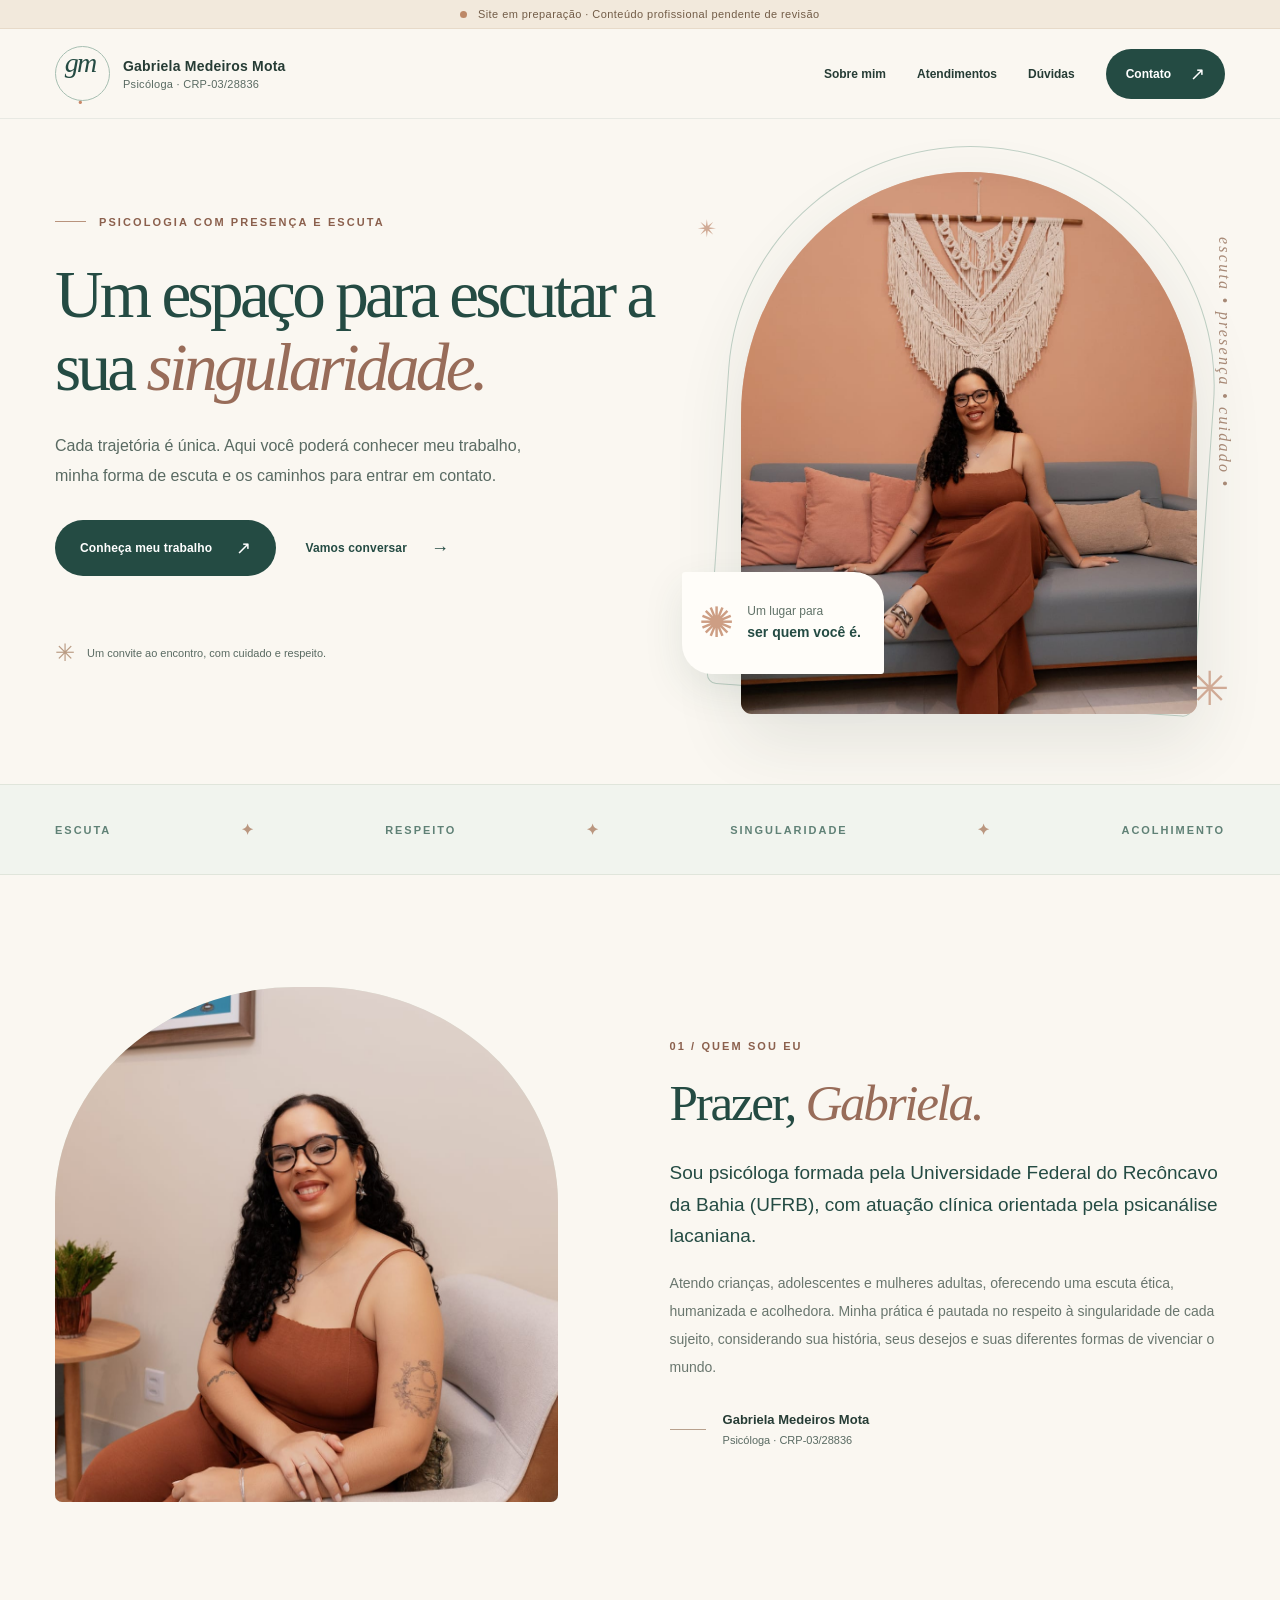
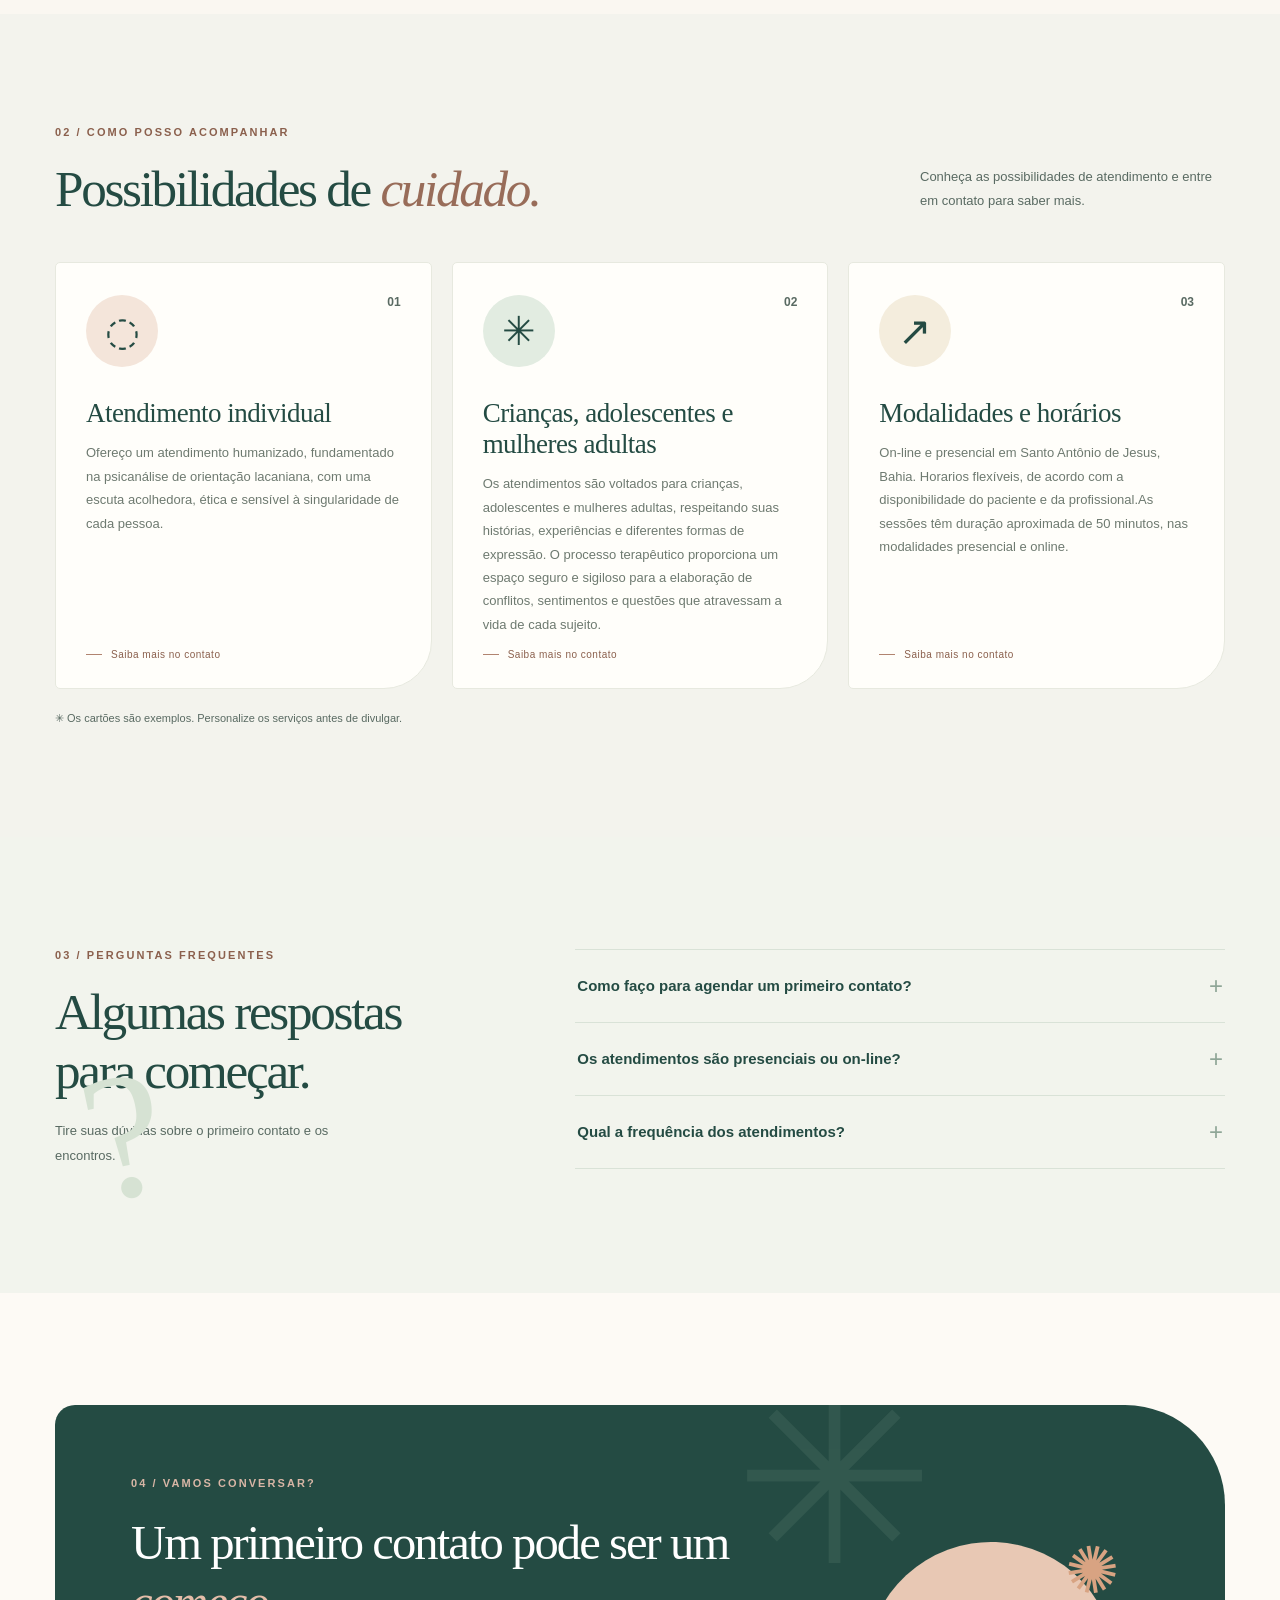
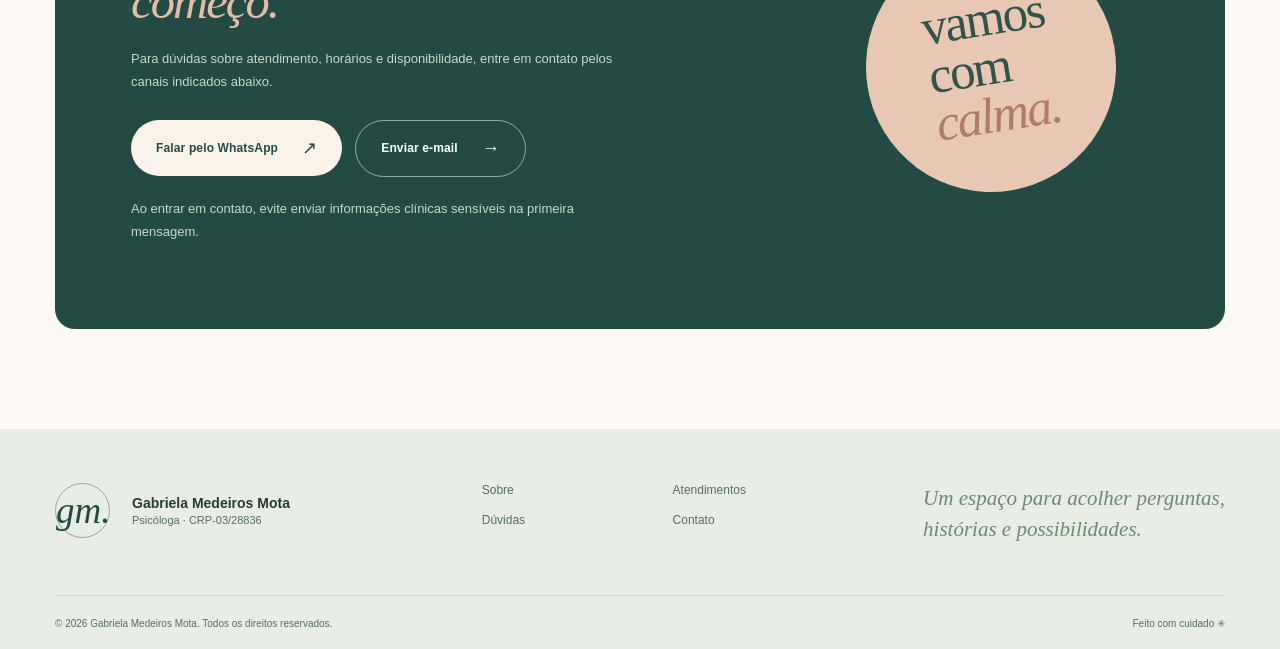
==== commit 881d3d40: "Atualiza apresentação, remove jogos e adiciona testes" ====
--- a/index.html
+++ b/index.html
@@ -6,14 +6,13 @@
     <meta name="theme-color" content="#244b43" />
     <meta
       name="description"
-      content="Conheça o espaço profissional da psicóloga Gabriela Medeiros Mota. Informações sobre atendimento, trajetória e recursos interativos."
+      content="Conheça o espaço profissional da psicóloga Gabriela Medeiros Mota. Informações sobre atendimento, trajetória e contato."
     />
     <title>Gabriela Medeiros Mota | Psicóloga</title>
     <link rel="icon" href="assets/favicon.svg" type="image/svg+xml" />
     <link rel="stylesheet" href="assets/styles.css" />
 
     <script src="js/config.js" defer></script>
-    <script src="js/games.js" defer></script>
     <script src="js/main.js" defer></script>
   </head>
   <body>
@@ -44,7 +43,6 @@
         <nav class="primary-nav" id="primary-nav" aria-label="Navegação principal">
           <a href="#sobre">Sobre mim</a>
           <a href="#atendimentos">Atendimentos</a>
-          <a href="#recursos">Recursos</a>
           <a href="#perguntas">Dúvidas</a>
           <a class="nav-contact" href="#contato">Contato <span aria-hidden="true">↗</span></a>
         </nav>
@@ -53,8 +51,7 @@
     <main id="conteudo" tabindex="-1">
       <noscript
         ><p class="container no-script-notice">
-          Ative o JavaScript para visualizar os atendimentos, os contatos e as atividades
-          interativas.
+          Ative o JavaScript para visualizar os atendimentos e os contatos.
         </p></noscript
       >
       <section class="hero section-shell" aria-labelledby="hero-heading">
@@ -131,10 +128,14 @@
             <p class="section-kicker">01 / Quem sou eu</p>
             <h2 id="about-heading">Prazer, <span class="serif-italic">Gabriela.</span></h2>
             <p class="section-intro" data-bind="aboutLead">
-              Conheça minha trajetória e o que orienta meu trabalho como psicóloga.
+              Sou psicóloga formada pela Universidade Federal do Recôncavo da Bahia (UFRB), com
+              atuação clínica orientada pela psicanálise lacaniana.
             </p>
             <p class="body-copy" data-bind="aboutBody">
-              Um espaço de escuta, cuidado e respeito à singularidade de cada história.
+              Atendo crianças, adolescentes e mulheres adultas, oferecendo uma escuta ética,
+              humanizada e acolhedora. Minha prática é pautada no respeito à singularidade de cada
+              sujeito, considerando sua história, seus desejos e suas diferentes formas de vivenciar
+              o mundo.
             </p>
             <div class="signature">
               <span class="signature-line"></span
@@ -172,81 +173,13 @@
         </div>
       </section>
 
-      <section class="philosophy-section" aria-labelledby="philosophy-heading">
-        <div class="container philosophy-layout">
-          <div class="philosophy-bloom" aria-hidden="true"><span>✳</span></div>
-          <div class="philosophy-copy">
-            <p class="light-kicker">UM POUCO SOBRE A ESCUTA</p>
-            <h2 id="philosophy-heading" data-bind="philosophyTitle">
-              Há histórias que precisam, primeiro, de espaço para serem contadas.
-            </h2>
-            <p data-bind="philosophyBody">
-              Cada pessoa tem uma forma de contar sua história. A escuta abre espaço para acolher
-              perguntas e experiências.
-            </p>
-          </div>
-        </div>
-      </section>
-
-      <section class="section resources-section" id="recursos" aria-labelledby="resources-heading">
-        <div class="container">
-          <div class="section-heading-row">
-            <div>
-              <p class="section-kicker">03 / Recursos interativos</p>
-              <h2 id="resources-heading">
-                Aprender também pode ser <span class="serif-italic">brincar.</span>
-              </h2>
-            </div>
-            <p class="section-side-text">
-              Jogos e atividades para experimentar, conversar e explorar novas ideias.
-            </p>
-          </div>
-          <div class="resource-intro">
-            <div class="resource-intro-icon" aria-hidden="true">✴</div>
-            <p>
-              As atividades são recursos de conversa e exploração; não são testes psicológicos nem
-              substituem acompanhamento profissional. Nenhuma resposta dos jogos demonstrativos é
-              armazenada.
-            </p>
-          </div>
-          <div class="filter-bar" role="group" aria-label="Filtrar recursos">
-            <button
-              class="filter-chip active"
-              type="button"
-              data-filter="todos"
-              aria-pressed="true"
-            >
-              Todos os recursos
-            </button>
-            <button class="filter-chip" type="button" data-filter="cartas" aria-pressed="false">
-              Cartas
-            </button>
-            <button class="filter-chip" type="button" data-filter="jogo" aria-pressed="false">
-              Jogos digitais
-            </button>
-          </div>
-          <div class="game-grid" id="game-grid" aria-live="polite"></div>
-          <div class="more-resources">
-            <span class="more-icon" aria-hidden="true">＋</span>
-            <div>
-              <strong>Cada atividade é um convite à conversa.</strong>
-              <p>
-                Explore no seu ritmo. Você pode pular perguntas ou encerrar uma atividade quando
-                quiser.
-              </p>
-            </div>
-            <span class="more-trail" aria-hidden="true">✳</span>
-          </div>
-        </div>
-      </section>
-
       <section class="section faq-section" id="perguntas" aria-labelledby="faq-heading">
         <div class="container faq-grid">
           <div class="faq-intro">
-            <p class="section-kicker">04 / Perguntas frequentes</p>
+            <p class="section-kicker">03 / Perguntas frequentes</p>
             <h2 id="faq-heading">Algumas respostas para começar.</h2>
             <p>
-              Tire suas dúvidas sobre o primeiro contato, os encontros e os recursos deste espaço.
+              Tire suas dúvidas sobre o primeiro contato e os encontros.
             </p>
             <div class="faq-decoration" aria-hidden="true">?</div>
           </div>
@@ -258,7 +191,7 @@
         <div class="container contact-panel">
           <div class="contact-decoration" aria-hidden="true">✳</div>
           <div class="contact-content">
-            <p class="light-kicker">05 / Vamos conversar?</p>
+            <p class="light-kicker">04 / Vamos conversar?</p>
             <h2 id="contact-heading">Um primeiro contato pode ser um <em>começo.</em></h2>
             <p data-bind="contactDescription">
               Para dúvidas sobre atendimento, horários e disponibilidade, entre em contato pelos
@@ -291,7 +224,7 @@
         </div>
         <div class="footer-links">
           <a href="#sobre">Sobre</a><a href="#atendimentos">Atendimentos</a
-          ><a href="#recursos">Recursos</a><a href="#contato">Contato</a>
+          ><a href="#perguntas">Dúvidas</a><a href="#contato">Contato</a>
         </div>
         <div class="footer-caption">
           Um espaço para acolher perguntas,<br />histórias e possibilidades.
@@ -302,35 +235,12 @@
           >© <span id="current-year"></span> <span data-bind="nome">Gabriela Medeiros Mota</span>.
           Todos os direitos reservados.</span
         ><span
-          >Sem formulário ou registro de respostas · Feito com cuidado
+          >Feito com cuidado
           <span aria-hidden="true">✳</span></span
         >
       </div>
     </footer>
 
-    <dialog class="game-dialog" id="game-dialog" aria-labelledby="dialog-title">
-      <div class="dialog-shell">
-        <div class="dialog-head">
-          <div>
-            <p class="dialog-eyebrow">RECURSO INTERATIVO</p>
-            <h2 id="dialog-title">Atividade</h2>
-          </div>
-          <button
-            type="button"
-            class="dialog-close"
-            id="close-dialog"
-            aria-label="Fechar atividade"
-          >
-            ×
-          </button>
-        </div>
-        <div id="dialog-content" class="dialog-content"></div>
-        <p class="dialog-note">
-          Atividade demonstrativa. Não registra respostas e não substitui acompanhamento
-          profissional.
-        </p>
-      </div>
-    </dialog>
     <div id="toast" role="status" aria-live="polite" class="toast" hidden></div>
   </body>
 </html>
--- a/assets/styles.css
+++ b/assets/styles.css
@@ -32,9 +32,6 @@
   color: var(--ink);
   -webkit-font-smoothing: antialiased;
 }
-body.modal-open {
-  overflow: hidden;
-}
 button,
 input {
   font: inherit;
@@ -79,7 +76,6 @@
 .hero-copy,
 .section-copy,
 .service-card,
-.game-card-content,
 .faq-list,
 .contact-content {
   min-width: 0;
@@ -595,221 +591,9 @@
   color: #596a62;
   margin: 23px 0 0;
 }
-/* PHILOSOPHY */
-.philosophy-section {
-  background: var(--green);
-  color: #fff;
-  overflow: hidden;
-}
-.philosophy-layout {
-  min-height: 435px;
-  display: grid;
-  grid-template-columns: 0.42fr 0.58fr;
-  gap: 70px;
-  align-items: center;
-  position: relative;
-}
-.philosophy-bloom {
-  font-family: var(--font-serif);
-  font-size: 360px;
-  line-height: 1;
-  color: #acc3ac;
-  opacity: 0.34;
-  transform: translate(-20px, 9px);
-  user-select: none;
-}
-.philosophy-copy {
-  padding: 75px 0;
-}
 .light-kicker {
   color: #d8b6a6;
   margin-bottom: 25px;
-}
-.philosophy-copy h2 {
-  font: normal clamp(34px, 3.4vw, 48px) / 1.25 var(--font-serif);
-  letter-spacing: -0.025em;
-  margin-bottom: 20px;
-}
-.philosophy-copy p:not(.light-kicker) {
-  font-size: 14px;
-  line-height: 1.95;
-  max-width: 545px;
-  color: #c3d4ca;
-}
-/* RESOURCES */
-.resources-section {
-  background: #fdfaf5;
-}
-.resource-intro {
-  max-width: 860px;
-  display: flex;
-  align-items: center;
-  gap: 16px;
-  background: #eff3eb;
-  border-radius: 12px;
-  padding: 16px 21px;
-  margin: 0 0 29px;
-}
-.resource-intro-icon {
-  font-size: 23px;
-  color: #708e79;
-}
-.resource-intro p {
-  margin: 0;
-  font-size: 12px;
-  color: #617568;
-  line-height: 1.7;
-}
-.filter-bar {
-  display: flex;
-  gap: 9px;
-  flex-wrap: wrap;
-  margin-bottom: 28px;
-}
-.filter-chip {
-  border: 1px solid #d7e1d5;
-  background: transparent;
-  border-radius: 99px;
-  color: #667e70;
-  padding: 11px 20px;
-  font-size: 12px;
-  font-weight: 700;
-}
-.filter-chip.active,
-.filter-chip:hover {
-  background: var(--green);
-  color: #fff;
-  border-color: var(--green);
-}
-.game-grid {
-  display: grid;
-  grid-template-columns: repeat(2, minmax(0, 1fr));
-  gap: 22px;
-}
-.game-card {
-  border: 1px solid #e7e7df;
-  background: #fff;
-  border-radius: 15px;
-  overflow: hidden;
-  display: grid;
-  grid-template-columns: 190px 1fr;
-  min-height: 258px;
-  transition:
-    box-shadow 0.2s,
-    transform 0.2s;
-}
-.game-card:hover {
-  box-shadow: 0 15px 40px rgba(36, 75, 67, 0.09);
-  transform: translateY(-3px);
-}
-.game-illustration {
-  display: grid;
-  place-items: center;
-  position: relative;
-  overflow: hidden;
-  background: #f1d9c9;
-}
-.game-card[data-tema='verde'] .game-illustration {
-  background: #d9e5da;
-}
-.game-illustration:before,
-.game-illustration:after {
-  content: '';
-  position: absolute;
-  border: 1px solid rgba(255, 255, 255, 0.7);
-  width: 180px;
-  height: 180px;
-  border-radius: 50%;
-  transform: translate(38px, -40px);
-}
-.game-illustration:after {
-  width: 145px;
-  height: 145px;
-  transform: translate(-57px, 70px);
-}
-.game-glyph {
-  font: normal 110px var(--font-serif);
-  color: #8e6c5e;
-  position: relative;
-  z-index: 1;
-}
-.game-card[data-tema='verde'] .game-glyph {
-  color: #537765;
-}
-.game-card-content {
-  padding: 25px 25px 22px;
-  display: flex;
-  flex-direction: column;
-  align-items: flex-start;
-}
-.game-label {
-  font-size: 10px;
-  font-weight: 800;
-  letter-spacing: 0.13em;
-  color: #8b604d;
-  margin-bottom: 12px;
-}
-.game-card h3 {
-  font: normal 26px/1.16 var(--font-serif);
-  letter-spacing: -0.02em;
-  color: var(--green);
-  margin-bottom: 10px;
-}
-.game-card p {
-  font-size: 12px;
-  line-height: 1.7;
-  color: #596a62;
-  flex: 1;
-}
-.game-action {
-  background: none;
-  border: 0;
-  padding: 9px 0;
-  color: var(--green);
-  font-size: 12px;
-  font-weight: 800;
-  display: flex;
-  align-items: center;
-  gap: 13px;
-}
-.game-action:hover {
-  color: #8b604d;
-}
-.game-action span {
-  font-size: 18px;
-}
-.more-resources {
-  margin-top: 22px;
-  border: 1px dashed #c6d0c5;
-  padding: 23px 29px;
-  display: flex;
-  align-items: center;
-  gap: 18px;
-  border-radius: 12px;
-}
-.more-icon {
-  width: 47px;
-  height: 47px;
-  border-radius: 50%;
-  border: 1px solid #b6c9bc;
-  display: grid;
-  place-items: center;
-  font-size: 25px;
-  color: #769783;
-}
-.more-resources strong {
-  font: normal 18px var(--font-serif);
-  color: var(--green);
-}
-.more-resources p {
-  font-size: 12px;
-  color: #596a62;
-  margin: 7px 0 0;
-}
-.more-trail {
-  margin-left: auto;
-  font-size: 37px;
-  color: #cfaa94;
 }
 /* FAQ */
 .faq-section {
@@ -1041,125 +825,6 @@
   color: #566e61;
   font-size: 10px;
 }
-/* DIALOG */
-.game-dialog {
-  position: fixed;
-  inset: 0;
-  margin: auto;
-  max-width: min(740px, calc(100vw - 28px));
-  width: 100%;
-  max-height: min(90dvh, 820px);
-  padding: 0;
-  border: 0;
-  border-radius: 19px;
-  background: #fffdf9;
-  color: var(--green);
-  box-shadow: 0 25px 100px #10282065;
-  overflow: auto;
-}
-.game-dialog::backdrop {
-  background: rgba(14, 37, 32, 0.7);
-  backdrop-filter: blur(4px);
-}
-.dialog-shell {
-  padding: 28px 32px 22px;
-}
-.dialog-head {
-  display: flex;
-  align-items: start;
-  justify-content: space-between;
-  gap: 15px;
-  border-bottom: 1px solid #e6ece3;
-  padding-bottom: 17px;
-}
-.dialog-eyebrow {
-  font-size: 10px;
-  letter-spacing: 0.15em;
-  color: #8b604d;
-  font-weight: 700;
-  margin-bottom: 7px;
-}
-.dialog-head h2 {
-  font: normal 31px var(--font-serif);
-  margin: 0;
-}
-.dialog-close {
-  flex-shrink: 0;
-  width: 44px;
-  height: 44px;
-  border: 1px solid #d6e1d6;
-  background: #f4f7f0;
-  color: var(--green);
-  border-radius: 50%;
-  font-size: 27px;
-  line-height: 1;
-}
-.dialog-content {
-  padding: 28px 0 10px;
-  min-height: 260px;
-}
-.dialog-note {
-  padding-top: 17px;
-  border-top: 1px solid #e5e9e2;
-  color: #596a62;
-  font-size: 11px;
-  margin: 10px 0 0;
-  line-height: 1.6;
-}
-.card-game {
-  background: #edf1e9;
-  border-radius: 16px;
-  padding: 32px;
-  text-align: center;
-}
-.card-game-category {
-  font-size: 10px;
-  letter-spacing: 0.2em;
-  color: #596a62;
-  font-weight: 800;
-  text-transform: uppercase;
-}
-.card-game-question {
-  font: normal 32px/1.36 var(--font-serif);
-  min-height: 130px;
-  display: grid;
-  place-items: center;
-  max-width: 490px;
-  margin: 12px auto 22px;
-  color: var(--green);
-}
-.card-game-counter {
-  font-size: 11px;
-  color: #596a62;
-  margin-bottom: 18px;
-}
-.card-game-buttons {
-  display: flex;
-  justify-content: center;
-  gap: 10px;
-  flex-wrap: wrap;
-}
-.card-game-buttons button {
-  background: var(--green);
-  color: #fff;
-  border: 0;
-  border-radius: 30px;
-  padding: 13px 19px;
-  font-size: 12px;
-  font-weight: 700;
-}
-.card-game-buttons button.secondary {
-  background: transparent;
-  color: var(--green);
-  border: 1px solid #b9cabc;
-}
-.game-iframe {
-  width: 100%;
-  height: 440px;
-  border: 1px solid #e4e8e1;
-  border-radius: 13px;
-  background: #f9f6f0;
-}
 .toast {
   position: fixed;
   bottom: 25px;
@@ -1187,9 +852,6 @@
   .about-grid {
     gap: 65px;
   }
-  .game-card {
-    grid-template-columns: 145px 1fr;
-  }
   .contact-panel {
     padding: 65px 50px;
   }
@@ -1267,12 +929,6 @@
   .service-card h3 {
     font-size: 24px;
   }
-  .game-grid {
-    grid-template-columns: 1fr;
-  }
-  .game-card {
-    grid-template-columns: 220px 1fr;
-  }
   .faq-grid {
     gap: 45px;
   }
@@ -1411,52 +1067,6 @@
   .service-card p {
     margin-bottom: 20px;
   }
-  .philosophy-layout {
-    grid-template-columns: 1fr;
-    gap: 0;
-    min-height: 0;
-  }
-  .philosophy-bloom {
-    display: none;
-  }
-  .philosophy-copy {
-    padding: 75px 0;
-  }
-  .philosophy-copy h2 {
-    font-size: 39px;
-  }
-  .resource-intro {
-    align-items: start;
-  }
-  .filter-chip {
-    padding: 10px 15px;
-  }
-  .game-grid {
-    grid-template-columns: 1fr;
-  }
-  .game-card {
-    grid-template-columns: 120px 1fr;
-    min-height: 215px;
-  }
-  .game-glyph {
-    font-size: 75px;
-  }
-  .game-card-content {
-    padding: 22px 17px;
-  }
-  .game-card h3 {
-    font-size: 24px;
-  }
-  .game-card p {
-    font-size: 11px;
-  }
-  .more-resources {
-    padding: 17px;
-    align-items: flex-start;
-  }
-  .more-trail {
-    display: none;
-  }
   .faq-grid {
     grid-template-columns: 1fr;
     gap: 35px;
@@ -1493,22 +1103,6 @@
   .footer-bottom {
     flex-direction: column;
     gap: 8px;
-  }
-  .dialog-shell {
-    padding: 23px 18px;
-  }
-  .dialog-head h2 {
-    font-size: 27px;
-  }
-  .card-game {
-    padding: 24px 16px;
-  }
-  .card-game-question {
-    font-size: 26px;
-    min-height: 165px;
-  }
-  .game-iframe {
-    height: 440px;
   }
   .toast {
     right: 15px;
@@ -1543,12 +1137,6 @@
   }
 }
 @media (max-width: 380px) {
-  .game-card {
-    grid-template-columns: 85px minmax(0, 1fr);
-  }
-  .game-glyph {
-    font-size: 60px;
-  }
   .brand {
     gap: 8px;
   }
